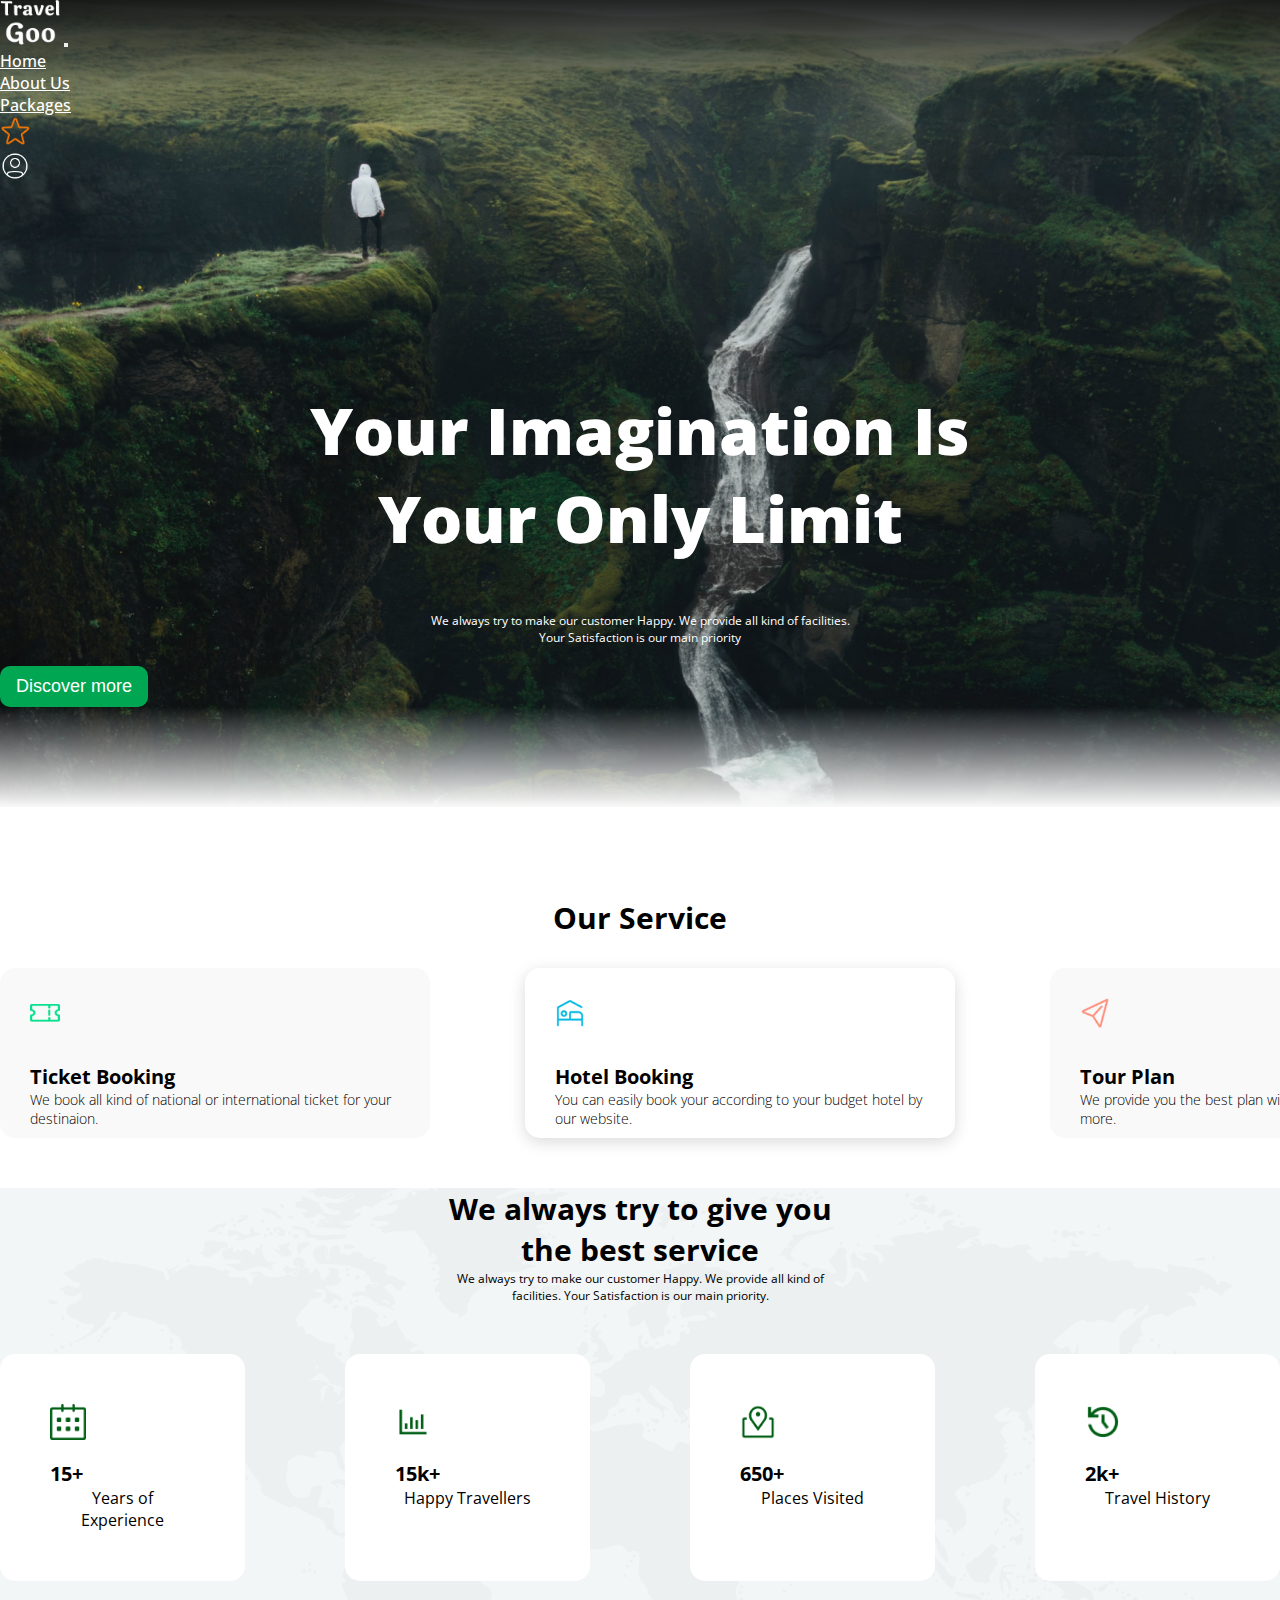
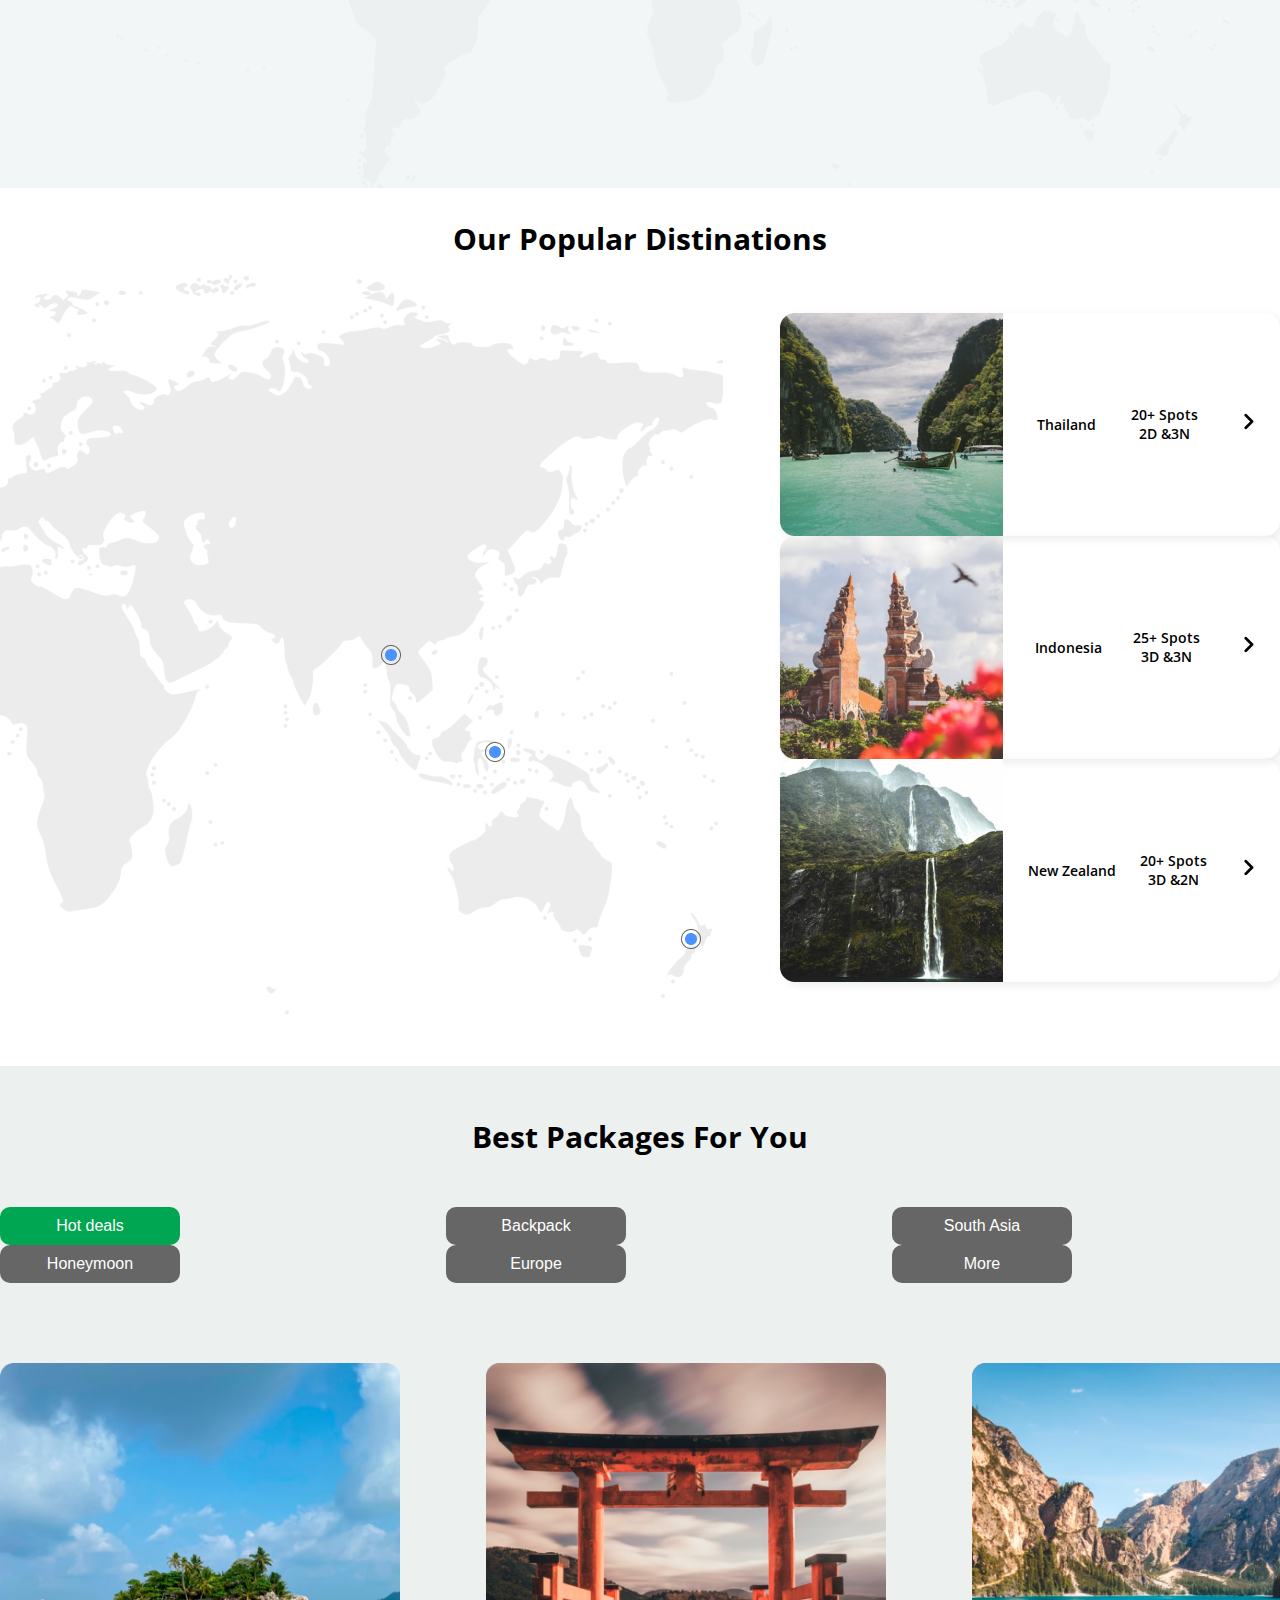
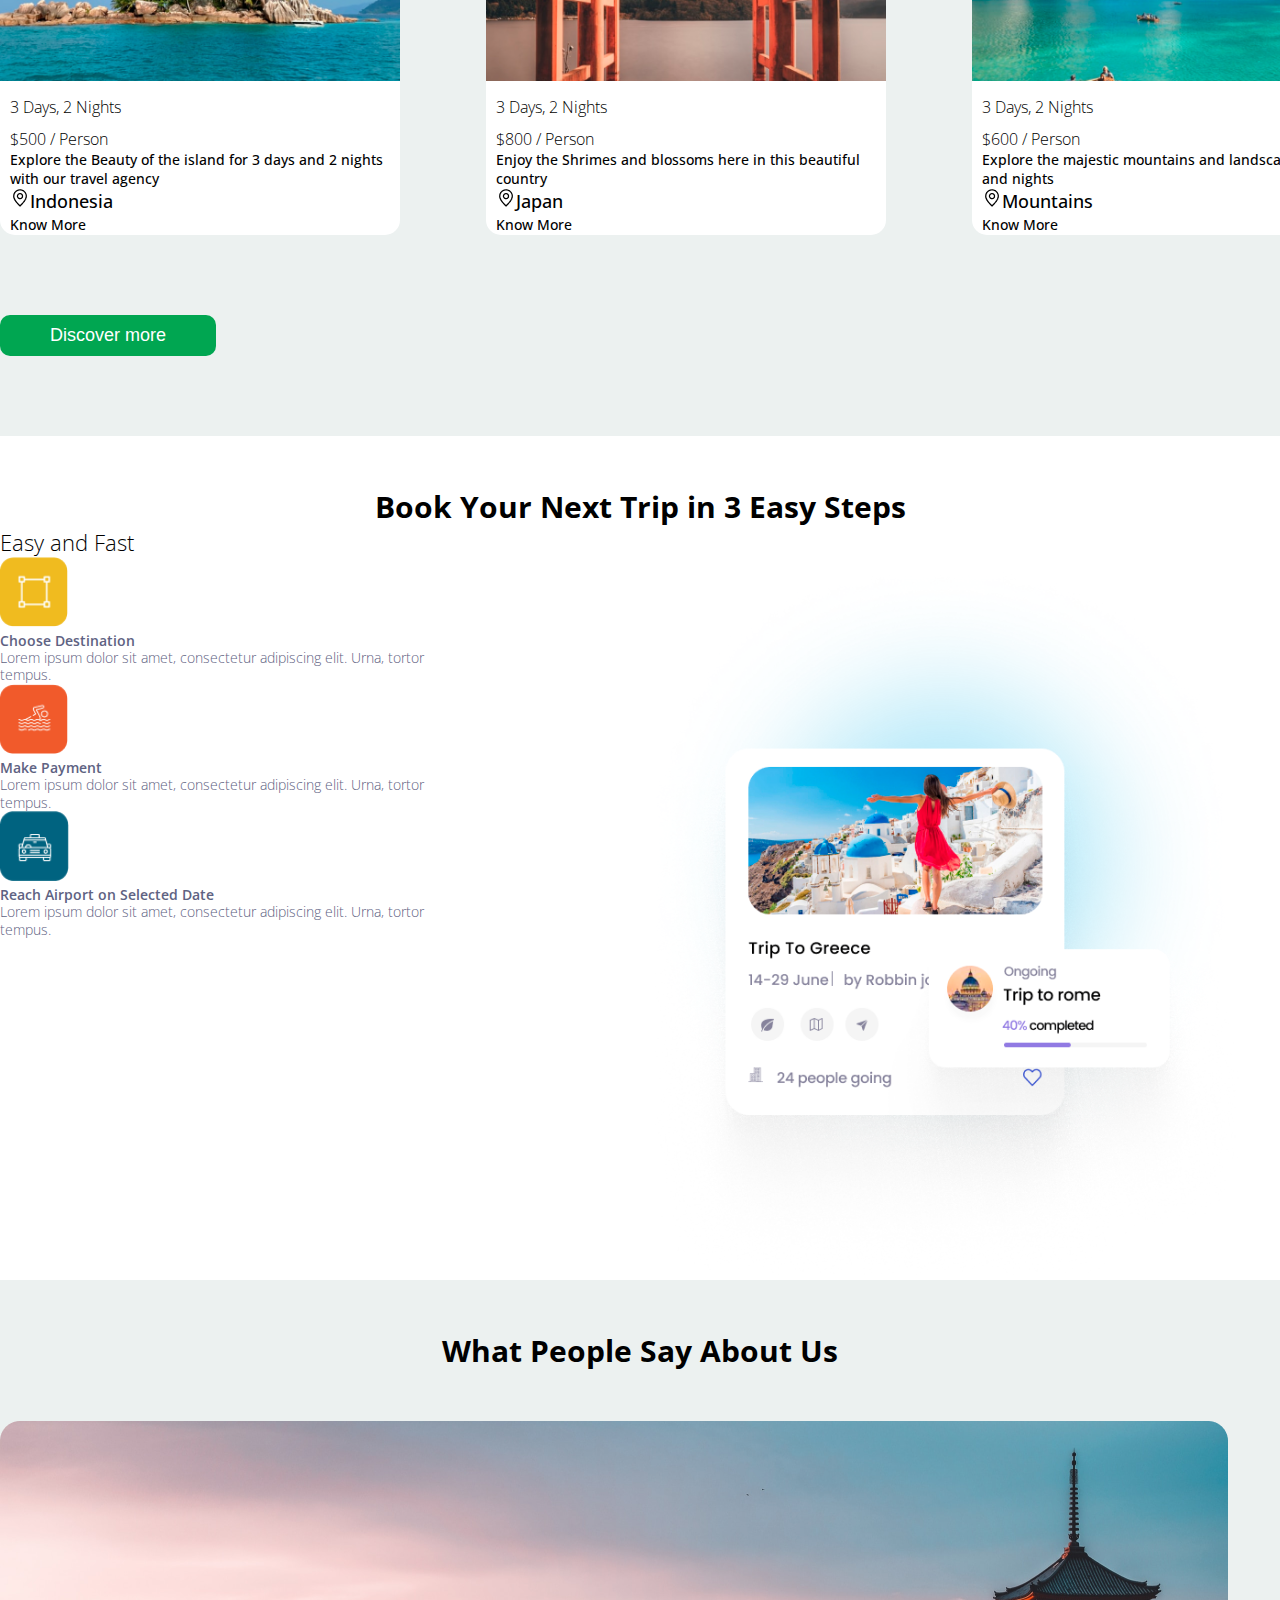
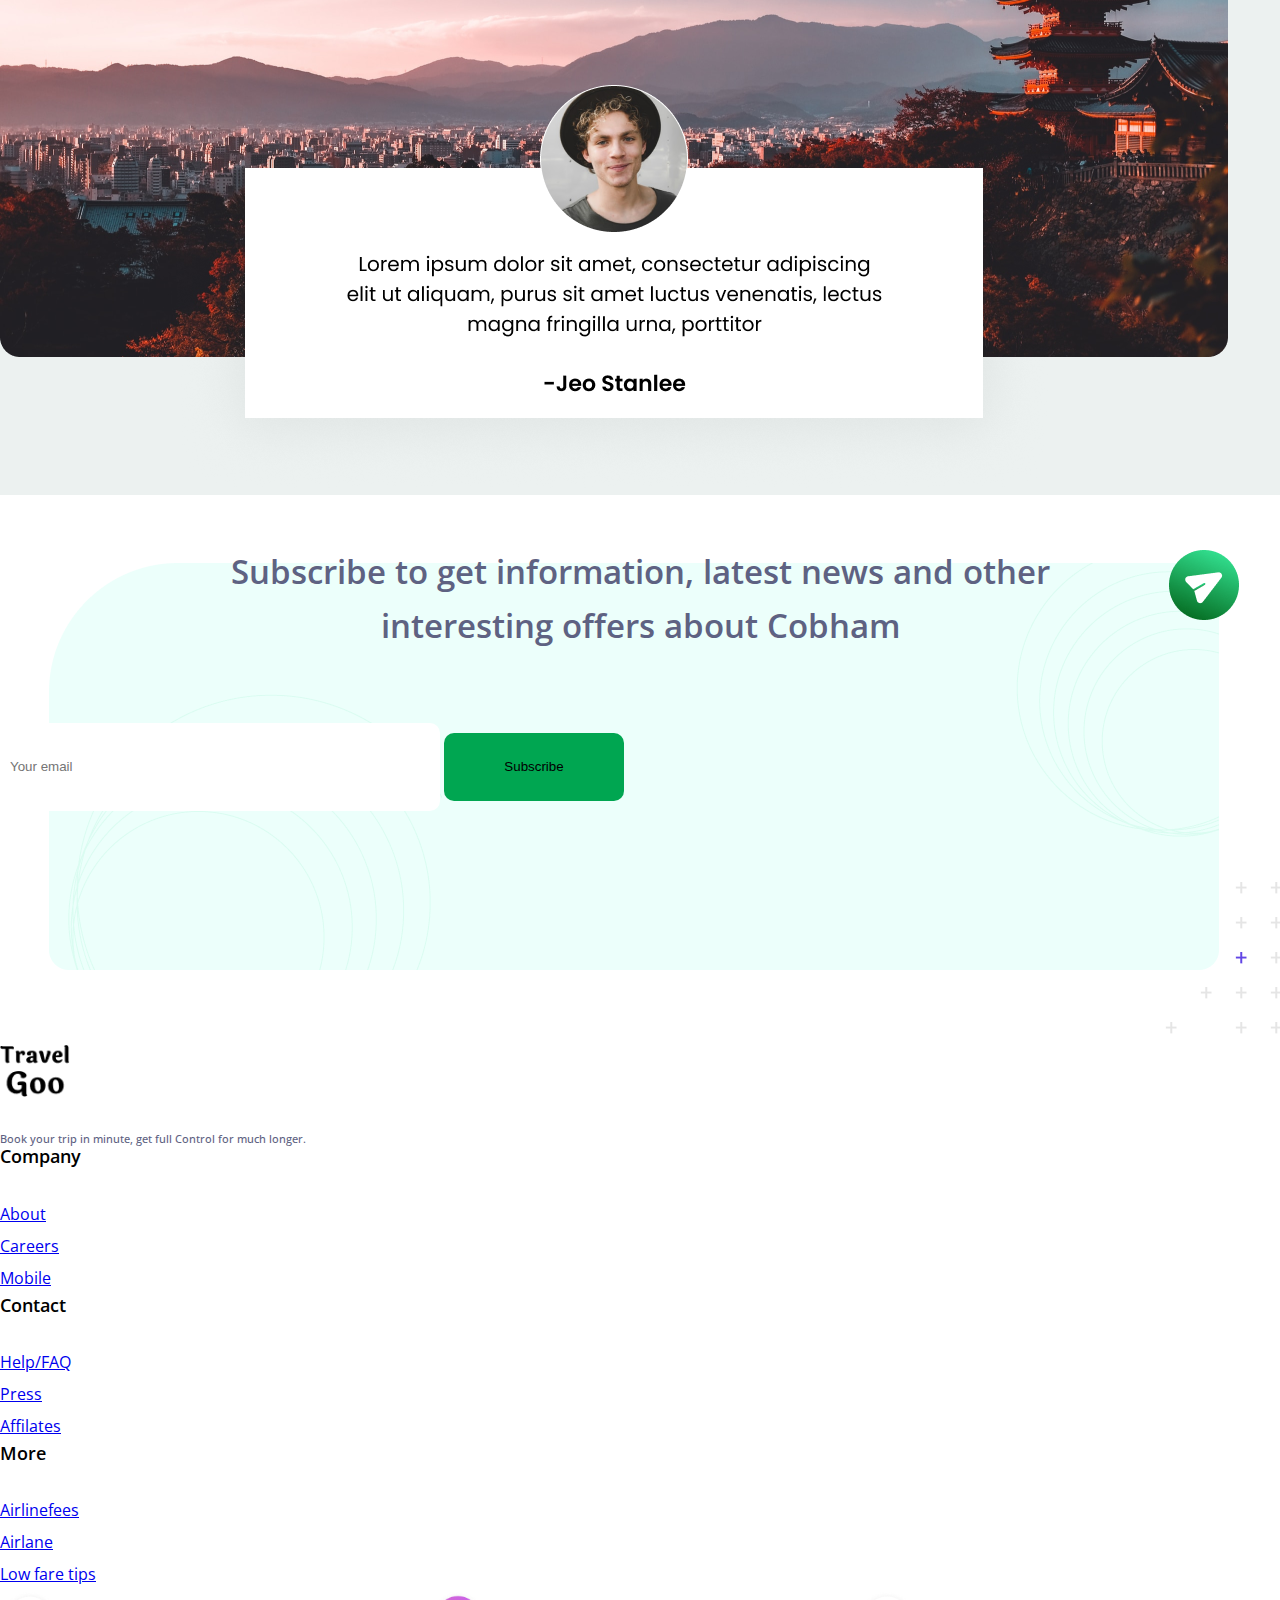
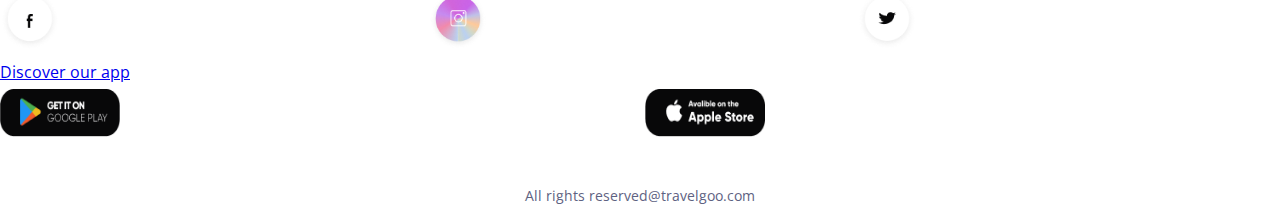
==== index.html @ e8bd2626 "update" ====
<!DOCTYPE html>
<html lang="en">

<head>
    <meta charset="UTF-8">
    <meta name="viewport" content="width=device-width, initial-scale=1.0">
    <title>Travel Goo</title>
    <link rel="shortcut icon" href="./img/travel-logo.png" type="image/x-icon">
    <link rel="stylesheet" href="https://cdn.jsdelivr.net/npm/bootstrap@5.3.2/dist/css/bootstrap.min.css"
        integrity="sha384-T3c6CoIi6uLrA9TneNEoa7RxnatzjcDSCmG1MXxSR1GAsXEV/Dwwykc2MPK8M2HN" crossorigin="anonymous">
    <link rel="stylesheet" href="./css/main.css">
</head>

<body>
    <header class="header position-relative">
        <nav class="navbar navbar-expand-lg navbar-light bg-transparent p-3 px-lg-5 shadow-sm">
            <div class="container-fluid d-flex align-items-center">
                <a class="navbar-brand" href="#"><img src="./img/travel-logo.png" alt="Travel Goo" class="img-fluid"
                        width="60px"></a>
                <button class="navbar-toggler navbar-dark" type="button" data-bs-toggle="collapse"
                    data-bs-target="#navbarNavDropdown" aria-controls="navbarNavDropdown" aria-expanded="false"
                    aria-label="Toggle navigation">
                    <span class="navbar-toggler-icon navbar-toggler-color-light"></span>
                </button>
                <div class="collapse navbar-collapse" id="navbarNavDropdown">
                    <ul class="navbar-nav ms-auto">
                        <li class="nav-item">
                            <a class="nav-link mx-lg-4 active" aria-current="page" href="#">Home</a>
                        </li>
                        <li class="nav-item">
                            <a class="nav-link mx-lg-4" href="#">About Us</a>
                        </li>
                        <li class="nav-item">
                            <a class="nav-link mx-lg-4" href="#">Packages</a>
                        </li>
                    </ul>
                    <ul class="navbar-nav ms-auto d-lg-inline-flex">
                        <li class="nav-item">
                            <a class="nav-link" href="#"><img src="./img/icons/favorite-icon.png" alt="favorite"
                                    class="img-fluid" width="30px"></a>
                        </li>
                        <li class="nav-item">
                            <a class="nav-link" href="#"><img src="./img/icons/user-icon.png" alt="user"
                                    class="img-fluid" width="30px"></a>
                        </li>
                    </ul>
                </div>
            </div>
        </nav>
        <div class="header-content container-fluid justify-content-center px-lg-5">
            <p class="header-content_title">Your Imagination Is<br>Your Only Limit</p>
            <p class="header-content_text">We always try to make our customer Happy. We provide all kind of
                facilities.<br>Your Satisfaction is our main priority</p>
            <div class="header-button_container d-flex justify-content-center">
                <button type="button" class="header-button">Discover more</button>
            </div>
        </div>
        <div class="box-shadow position-absolute bottom-0 start-0 end-0">
        </div>
    </header>
    <main class="main">
        <div class="container-fluid px-lg-5 service-block">
            <p class="main-title">Our Service</p>
            <ul class="plan-list d-flex justify-content-center">
                <li class="plan-list_item-second plan-item_width">
                    <img src="./img/icons/ticket-icon.png" alt="ticket" class="plan-list_item-icon">
                    <p class="plan-item_title">Ticket Booking</p>
                    <p class="plan-item_text">We book all kind of national or international
                        ticket for your destinaion.</p>
                </li>
                <li class="plan-list_item plan-item_width">
                    <img src="./img/icons/hotel-icon.png" alt="hotel" class="plan-list_item-icon">
                    <p class="plan-item_title">Hotel Booking</p>
                    <p class="plan-item_text">You can easily book your according to your
                        budget hotel by our website.</p>
                </li>
                <li class="plan-list_item-second plan-item_width">
                    <img src="./img/icons/paper-plane-icon.png" alt="paper plane" class="plan-list_item-icon">
                    <p class="plan-item_title">Tour Plan</p>
                    <p class="plan-item_text">We provide you the best plan within a short
                        time explore more.</p>
                </li>
            </ul>
        </div>
        <div class="merits-container container-fluid px-lg-5">
            <div class="merits-content d-flex flex-column justify-content-center">
                <p class="merits-title">We always try to give you<br>the best service</p>
                <p class="merits-text">We always try to make our customer Happy. We provide all kind
                    of<br>facilities. Your Satisfaction is our main priority.</p>
                <div class="merits-list_block d-flex justify-content-center">
                    <ul class="merits-list mx-auto">
                        <li class="merits-items d-flex flex-column align-items-center">
                            <img src="./img/icons/calender-icon.png" alt="calender" class="merits-list_item-icon">
                            <p class="merits-item_title">15+</p>
                            <p class="merits-item_text">Years of Experience</p>
                        </li>
                        <li class="merits-items d-flex flex-column align-items-center">
                            <img src="./img/icons/analytic-icon.png" alt="analytic" class="merits-list_item-icon">
                            <p class="merits-item_title">15k+</p>
                            <p class="merits-item_text">Happy Travellers</p>
                        </li>
                        <li class="merits-items d-flex flex-column align-items-center">
                            <img src="./img/icons/map-icon.png" alt="map" class="merits-list_item-icon">
                            <p class="merits-item_title">650+</p>
                            <p class="merits-item_text">Places Visited</p>
                        </li>
                        <li class="merits-items d-flex flex-column align-items-center">
                            <img src="./img/icons/history-icon.png" alt="history" class="merits-list_item-icon ">
                            <p class="merits-item_title">2k+</p>
                            <p class="merits-item_text">Travel History</p>
                        </li>
                    </ul>
                </div>
            </div>
        </div>
        <div class="distination-container container-fluid px-lg-5">
            <div class="distination-content">
                <p class="merits-title py-5">Our Popular Distinations</p>
                <div class="distinations-content">
                    <div class="map-box">
                        <img src="./img/world-map-two.png" alt="world map" class="world-map-two">
                    </div>
                    <div class="distinations-list_container">
                        <ul class="distination-list d-flex flex-column gap-5">
                            <li class="distination-item">
                                <img src="./img/Thailand.png" alt="Thailand">
                                <p class="distination-item_text">Thailand</p>
                                <p class="distination-item_text">20+ Spots<br>2D &3N</p>
                                <a href="#" class="distination-item_link">
                                    <img src="./img/icons/navigate-icon.png" alt="more icon" class="navigation-icon">
                                </a>
                            </li>
                            <li class="distination-item">
                                <img src="./img/Indonesia.png" alt="Indonesia">
                                <p class="distination-item_text">Indonesia</p>
                                <p class="distination-item_text">25+ Spots<br>3D &3N</p>
                                <a href="#" class="distination-item_link">
                                    <img src="./img/icons/navigate-icon.png" alt="more icon" class="navigation-icon">
                                </a>
                            </li>
                            <li class="distination-item">
                                <img src="./img/New-Zealand.png" alt="New Zealand">
                                <p class="distination-item_text">New Zealand</p>
                                <p class="distination-item_text">20+ Spots<br>3D &2N</p>
                                <a href="#" class="distination-item_link">
                                    <img src="./img/icons/navigate-icon.png" alt="more icon" class="navigation-icon">
                                </a>
                            </li>
                        </ul>
                    </div>
                </div>
            </div>
        </div>
        <div class="packages-container container-fluid px-lg-5">
            <p class="merits-title padding-title">Best Packages For You</p>
            <div class="button-list d-flex justify-content-center">
                <button type="button" class="packages-button">Hot deals</button>
                <button type="button" class="packages-button disabled-color">Backpack</button>
                <button type="button" class="packages-button disabled-color">South Asia</button>
                <button type="button" class="packages-button disabled-color">Honeymoon</button>
                <button type="button" class="packages-button disabled-color">Europe</button>
                <button type="button" class="packages-button disabled-color">More</button>
            </div>
            <div class="trip-list d-flex justify-content-center">
                <div class="trip-list_item">
                    <img src="./img/Indonesia-card.png" alt="Indonesia" class="trip-list_img">
                    <div class="text-trip_container d-flex">
                        <p class="info-trip">3 Days, 2 Nights</p>
                        <p class="info-trip">$500 / Person</p>
                    </div>
                    <div class="info-trip_container">
                        <p class="info-trip_text">
                            Explore the Beauty of the island for 3 days and 2 nights with our travel agency
                        </p>
                    </div>
                    <div class="trip-container-link d-flex">
                        <p class="location-info"><img src="./img/icons/location-icon.png" alt="location icon">Indonesia
                        </p>
                        <a class="trip-link">Know More</a>
                    </div>
                </div>
                <div class="trip-list_item">
                    <img src="./img/Japan-card.png" alt="Japan" class="trip-list_img">
                    <div class="text-trip_container d-flex">
                        <p class="info-trip">3 Days, 2 Nights</p>
                        <p class="info-trip">$800 / Person</p>
                    </div>
                    <div class="info-trip_container">
                        <p class="info-trip_text">
                            Enjoy the Shrimes and blossoms here in this beautiful country </p>
                    </div>
                    <div class="trip-container-link d-flex">
                        <p class="location-info"><img src="./img/icons/location-icon.png" alt="location icon">Japan
                        </p>
                        <a class="trip-link">Know More</a>
                    </div>
                </div>
                <div class="trip-list_item">
                    <img src="./img/Mountains-card.png" alt="Mountains" class="trip-list_img">
                    <div class="text-trip_container d-flex">
                        <p class="info-trip">3 Days, 2 Nights</p>
                        <p class="info-trip">$600 / Person</p>
                    </div>
                    <div class="info-trip_container">
                        <p class="info-trip_text">
                            Explore the majestic mountains and landscapes day and nights
                        </p>
                    </div>
                    <div class="trip-container-link d-flex">
                        <p class="location-info"><img src="./img/icons/location-icon.png" alt="location icon">Mountains
                        </p>
                        <a class="trip-link">Know More</a>
                    </div>
                </div>
            </div>
            <div class="trip-button_container d-flex justify-content-center">
                <button type="button" class="trip-button">Discover more</button>
            </div>
        </div>
        <div class="steps-container container-fluid px-lg-5">
            <div class="steps-container d-flex flex-column justify-content-center">
                <p class="merits-title padding-title-trip">Book Your Next Trip in 3 Easy Steps</p>
                <p class="steps-text text-center">Easy and Fast</p>
                <div class="step-content">
                    <div class="steps-list_container d-flex justify-content-center align-items-center">
                        <ul class="steps-list">
                            <li class="steps-list_item d-flex flex-row">
                                <img src="./img/destination.png" alt="destination" class="steps-image">
                                <div class="list-item_container">
                                    <p class="list-item_title">
                                        Choose Destination
                                    </p>
                                    <p class="list-item_text">
                                        Lorem ipsum dolor sit amet, consectetur adipiscing elit. Urna, tortor tempus.
                                    </p>
                                </div>
                            </li>
                            <li class="steps-list_item d-flex flex-row">
                                <img src="./img/payment.png" alt="payment" class="steps-image">
                                <div class="list-item_container">
                                    <p class="list-item_title">
                                        Make Payment
                                    </p>
                                    <p class="list-item_text">
                                        Lorem ipsum dolor sit amet, consectetur adipiscing elit. Urna, tortor tempus.
                                    </p>
                                </div>
                            </li>
                            <li class="steps-list_item d-flex flex-row">
                                <img src="./img/airport.png" alt="airport" class="steps-image">
                                <div class="list-item_container">
                                    <p class="list-item_title">
                                        Reach Airport on Selected Date
                                    </p>
                                    <p class="list-item_text">
                                        Lorem ipsum dolor sit amet, consectetur adipiscing elit. Urna, tortor tempus.
                                    </p>
                                </div>
                            </li>
                        </ul>
                        <img src="./img/trip-image.png" alt="trip" class="trip-image">
                    </div>
                </div>
            </div>
        </div>
        <div class="about-us container-fluid px-lg-5">
            <p class="merits-title padding-title">What People Say About Us</p>
            <div class="about-us-content d-flex justify-content-center">
                <img src="./img/response.png" alt="response">
            </div>
        </div>
        <div class="email-container container-fluid px-lg-5">
            <div class="email-content w-100 d-flex flex-column justify-content-center align-items-center">
                <p class="email-title">
                    Subscribe to get information, latest news and other<br> interesting offers about Cobham
                </p>
                <form action="$" method="POST" class="d-flex">
                    <input type="email" class="form-control" placeholder="Your email">
                    <button type="submit" class="btn btn-primary">Subscribe</button>
                </form>
            </div>

        </div>
    </main>
    <div class="container">
        <footer class="row row-cols-sm-1 row-cols-sm-2 row-cols-md-5 py-5">
            <div class="col mb-3">
                <a href="#" class="text-decoration-none">
                    <img src="./img/travel-goo-black.png" alt="travel goo" class="travel-goo_footer">
                </a>
                <p class="text-muted motivation-text_footer">Book your trip in minute, get full
                    Control for much longer.
                </p>
            </div>
            <div class="col mb-3">
                <h5 class="footer-fragment_title">Company</h5>
                <ul class="nav flex-column">
                    <li class="footer-fragment_text mb-2"><a href="#" class="nav-link p-0 text-muted">About</a></li>
                    <li class="footer-fragment_text mb-2"><a href="#" class="nav-link p-0 text-muted">Careers</a></li>
                    <li class="footer-fragment_text mb-2"><a href="#" class="nav-link p-0 text-muted">Mobile</a></li>
                </ul>
            </div>

            <div class="col mb-3">
                <h5 class="footer-fragment_title">Contact</h5>
                <ul class="nav flex-column">
                    <li class="footer-fragment_text mb-2"><a href="#" class="nav-link p-0 text-muted">Help/FAQ</a></li>
                    <li class="footer-fragment_text mb-2"><a href="#" class="nav-link p-0 text-muted">Press</a></li>
                    <li class="footer-fragment_text mb-2"><a href="#" class="nav-link p-0 text-muted">Affilates</a></li>
                </ul>
            </div>

            <div class="col mb-3">
                <h5 class="footer-fragment_title">More</h5>
                <ul class="nav flex-column">
                    <li class="footer-fragment_text mb-2"><a href="#" class="nav-link p-0 text-muted">Airlinefees</a></li>
                    <li class="footer-fragment_text mb-2"><a href="#" class="nav-link p-0 text-muted">Airlane</a></li>
                    <li class="footer-fragment_text mb-2"><a href="#" class="nav-link p-0 text-muted">Low fare tips</a></li>
                </ul>
            </div>
            <div class="col mb-3">
                <ul class="nav flex-column">
                    <li class="footer-item li-item_social-links mb-2">
                        <a href="#" class="nav-link p-0 text-muted">
                            <img src="./img/icons/facebook-icon.png" alt="facebook" class="social-link_footer">
                        </a>
                        <a href="#" class="nav-link p-0 text-muted">
                            <img src="./img/icons/instagram-icon.png" alt="instagram" class="social-link_footer">
                        </a>
                        <a href="#" class="nav-link p-0 text-muted">
                            <img src="./img/icons/twitter-icon.png" alt="twitter" class="social-link_footer">
                        </a>
                    </li>
                    <li class="footer-fragment_text mb-2"><a href="#" class="nav-link p-0 text-muted">Discover our app</a></li>
                    <li class="nav-footer mb-2">
                        <a href="#" class="nav-link p-0 text-muted">
                            <img src="./img/Google Play.png" alt="Google play" class="footer-app_link">
                        </a>
                        <a href="#" class="nav-link p-0 text-muted">
                            <img src="./img/Play Store.png" alt="Play Store" class="footer-app_link">
                        </a>
                    </li>
                </ul>
            </div>
            <div class="d-flex justify-content-center w-100">
                <p class="copyright">All rights reserved@travelgoo.com</p>
            </div>
        </footer>
    </div>
    <script src="https://cdn.jsdelivr.net/npm/bootstrap@5.3.2/dist/js/bootstrap.bundle.min.js"
        integrity="sha384-C6RzsynM9kWDrMNeT87bh95OGNyZPhcTNXj1NW7RuBCsyN/o0jlpcV8Qyq46cDfL" crossorigin="anonymous"
        defer></script>
</body>

</html>
---- css/main.css ----
/* General */

@import url('https://fonts.googleapis.com/css2?family=Noto+Sans:wght@100;200;300;400;500;600;700&family=Open+Sans:wght@300;400;500;600;700;800&display=swap');

*,
*::after,
*::before {
    padding: 0px;
    margin: 0px;
}

body {
    color: white;
    line-height: normal;
    font-style: normal;
    font-family: 'Open Sans', sans-serif;
    -webkit-overflow-scrolling: touch;
}

li {
    list-style-type: none;
}

/* Nav */

.nav-item,
.nav-item a,
.navbar-nav .nav-item a.active,
.navbar-nav .nav-item a:hover {
    color: white;
    font-size: 16px;
    font-style: normal;
    font-weight: 500;
    line-height: normal;
    transition: transform 0.1s ease-in;
}

/* Header */

.header {
    min-height: 800px;
    background-image: url('../img/bg-nav.png');
    background-size: cover;
    box-shadow: inset 0 150px 100px -100px rgba(0, 0, 0, 1);
}

.header-content {
    flex: 1;
    padding-top: 200px;
}

.header-content_title {
    text-align: center;
    font-size: 65px;
    font-weight: 800;
}

.header-content_text {
    text-align: center;
    margin-top: 50px;
    font-size: 12px;
    font-weight: 400;
    padding-bottom: 20px;
}

.header-button {
    text-align: center;
    font-size: 18px;
    font-weight: 500;
    color: white;
    padding: 10px 16px;
    border: none;
    border-radius: 10px;
    background: #00A651;
    transition: transform 0.1s ease-in;
}

.header-button:hover,
.nav-item:hover {
    transform: scale(1.1);
}

.box-shadow {
    min-height: 100px;
    background: linear-gradient(to bottom, rgba(255, 255, 255, 0) 0%, #F9F9F9 100%);
}

/* Main */

.main {
    color: black;
}

/* Service */

.service-block {
    padding: 50px 0px;
}

.plan-list {
    display: grid;
    grid-template-columns: repeat(3, 1fr);
    grid-auto-rows: auto;
    grid-column-gap: 95px;
    padding: 0px;
}

.plan-list_item {
    border-radius: 15px;
    box-shadow: 0px 4px 16px 0px rgba(0, 0, 0, 0.15);
    padding: 0px 30px;
}

.plan-list_item-second {
    border-radius: 15px;
    background-color: #F9F9F9;
    padding: 0px 30px;
}

.plan-item_width {
    width: 370px;
}

.plan-list_item-icon {
    padding: 30px 0px;
    width: 30px;
}

.plan-item_title {
    font-size: 20px;
    font-weight: 700;
}

.plan-item_text {
    font-size: 14px;
    font-weight: 300;
    padding-bottom: 10px;
}

.main-title {
    padding: 40px 0px 30px 0px;
    text-align: center;
    font-size: 30px;
    font-weight: 700;
}

/* Merits */

.merits-container {
    min-height: 500px;
    background-color: rgba(0, 88, 83, 0.05);
}

.merits-content {
    background-image: url("../img/world-map-one.png");
    background-repeat: no-repeat;
    background-position: center;
    min-height: 600px;
}

.merits-title {
    text-align: center;
    font-size: 30px;
    font-weight: 700;
}

.merits-text {
    text-align: center;
    font-size: 12px;
    font-weight: 400;
    padding-bottom: 50px;
}

.merits-list {
    display: grid;
    grid-template-columns: repeat(4, 1fr);
    grid-auto-rows: auto;
    grid-column-gap: 100px;
    padding: 0px;
}

.merits-item_title {
    font-size: 20px;
    font-weight: 700;
    padding-top: 15px;
}

.merits-items {
    background-color: #fff;
    border-radius: 15px;
    padding: 50px;
}

.merits-item_text {
    text-align: center;
}

.merits-list_item-icon {
    width: 36px;
}

/* Distinations */

.distination-container {
    padding: 30px 0px;
}

.distinations-content {
    display: flex;
    justify-content: space-between;
    align-items: center;
}

.distination-item {
    min-width: 500px;
    display: flex;
    align-items: center;
    justify-content: space-between;
    border-radius: 15px;
    box-shadow: 3px 3px 10px 0px rgba(0, 0, 0, 0.08);
}

.distination-item_text {
    font-size: 14px;
    font-weight: 600;
    text-align: center;
}

.map-box {
    position: relative;
}

.world-map-two {
    width: 100%;
}

.navigation-icon {
    height: 33px;
    padding-right: 15px;
}

/* Packages */

.packages-container {
    background-color: #ECF1F0;
}

.packages-button {
    text-align: center;
    font-size: 16px;
    font-weight: 500;
    color: white;
    padding: 10px 16px;
    border: none;
    border-radius: 10px;
    background: #00A651;
    width: 180px;
    transition: transform 0.1s ease-in;
}

.disabled-color {
    background: #666;
}

/* Trip */

.trip-list_img {
    width: 400px;
}

.trip-image {
    width: 600px;
}

.trip-list_item {
    width: 400px;
    background-color: #fff;
    border-radius: 15px;
}

.info-trip {
    padding: 10px 10px 0px 10px;
    font-size: 16px;
    font-weight: 300;
}

.info-trip_text {
    padding: 0px 10px;
    font-size: 14px;
    font-weight: 500;
    text-align: left;
}

.location-info {
    font-size: 18px;
    font-weight: 500;
}

.trip-container-link {
    padding: 0px 10px;
}

.trip-link {
    color: black;
    font-size: 14px;
    font-weight: 500;
}

.trip-list {
    display: grid;
    grid-template-columns: repeat(3, 1fr);
    grid-auto-rows: auto;
    grid-column-gap: 86px;
}

.button-list {
    display: grid;
    grid-template-columns: repeat(3, 1fr);
    grid-auto-rows: auto;
    grid-column-gap: 58px;
    padding-bottom: 80px;
}

.text-trip_container,
.trip-container-link {
    justify-content: space-between;
}

.trip-button_container {
    padding: 80px 0px;
}

.trip-button {
    text-align: center;
    font-size: 18px;
    font-weight: 500;
    color: white;
    padding: 10px 50px;
    border: none;
    border-radius: 10px;
    background: #00A651;
}

/* Steps */

.steps-list_container {
    display: grid;
    grid-template-columns: repeat(2, 1fr);
    grid-auto-rows: auto;
    grid-column-gap: 5px;
}

.steps-list_item {
    width: 450px;
}

.steps-image {
    height: 70px;
    padding-right: 20px;
}

.steps-text {
    font-size: 22px;
    font-weight: 300;
}

.list-item_title {
    color: var(--TEXT-CLR, #5E6282);
    font-size: 14px;
    font-weight: 600;
    line-height: 124.5%;/
}

.list-item_text {
    color: var(--TEXT-CLR, #5E6282);
    font-size: 14px;
    font-weight: 300;
    line-height: 124.5%;
}

/* About us */

.about-us {
    background-color: #ECF1F0;
}

/* Email */

.email-content {
    margin-top: 50px;
    background-image: url(../img/email-photo.png);
    background-repeat: no-repeat;
    background-position: center;
    height: 500px;
}

.email-title {
    color: var(--TEXT-CLR, #5E6282);
    text-align: center;
    font-size: 33px;
    font-weight: 600;
    line-height: 54px;
    padding-bottom: 70px;
}

.form-control {
    width: 420px;
    height: 68px;
    border-radius: 10px;
    border: none;
    padding: 10px;
}

.btn {
    width: 180px;
    height: 68px;
    border: none;
    border-radius: 10px;
    background: #00A651;
}


/* Footer */

.social-link_footer {
    width: 60px;
}

.travel-goo_footer {
    width: 70px;
    padding-bottom: 30px;
}

.li-item_social-links {
    display: grid;
    grid-template-columns: repeat(3, 1fr);
    grid-auto-rows: auto;
    grid-column-gap: 5px;
}

.nav-footer {
    display: grid;
    grid-template-columns: repeat(2, 1fr);
    grid-auto-rows: auto;
    grid-column-gap: 10px;
}

.footer-fragment_title {
    color: black;
    font-size: 18px;
    font-weight: 600;
    line-height: 124.5%;
    padding-bottom: 30px;
}

.footer-fragment_text {
    font-size: 16px;
    font-weight: 400;
    padding: 5px 0px;
}

.footer-app_link {
    width: 120px;
    height: 100%;
}

.copyright {
    text-align: center;
    color: var(--TEXT-CLR, #5E6282);
    font-size: 14px;
    font-weight: 400;
    line-height: 124.5%;
    padding-top: 50px;
}

.motivation-text_footer {
    color: var(--TEXT-CLR, #5E6282);
    font-size: 11px;
    font-weight: 500;
    line-height: 124.5%;
}

footer{
    margin-bottom: 0;
}

/* Else */

.padding-title {
    padding: 50px 0px;
}

.padding-title-trip {
    padding-top: 50px;
}
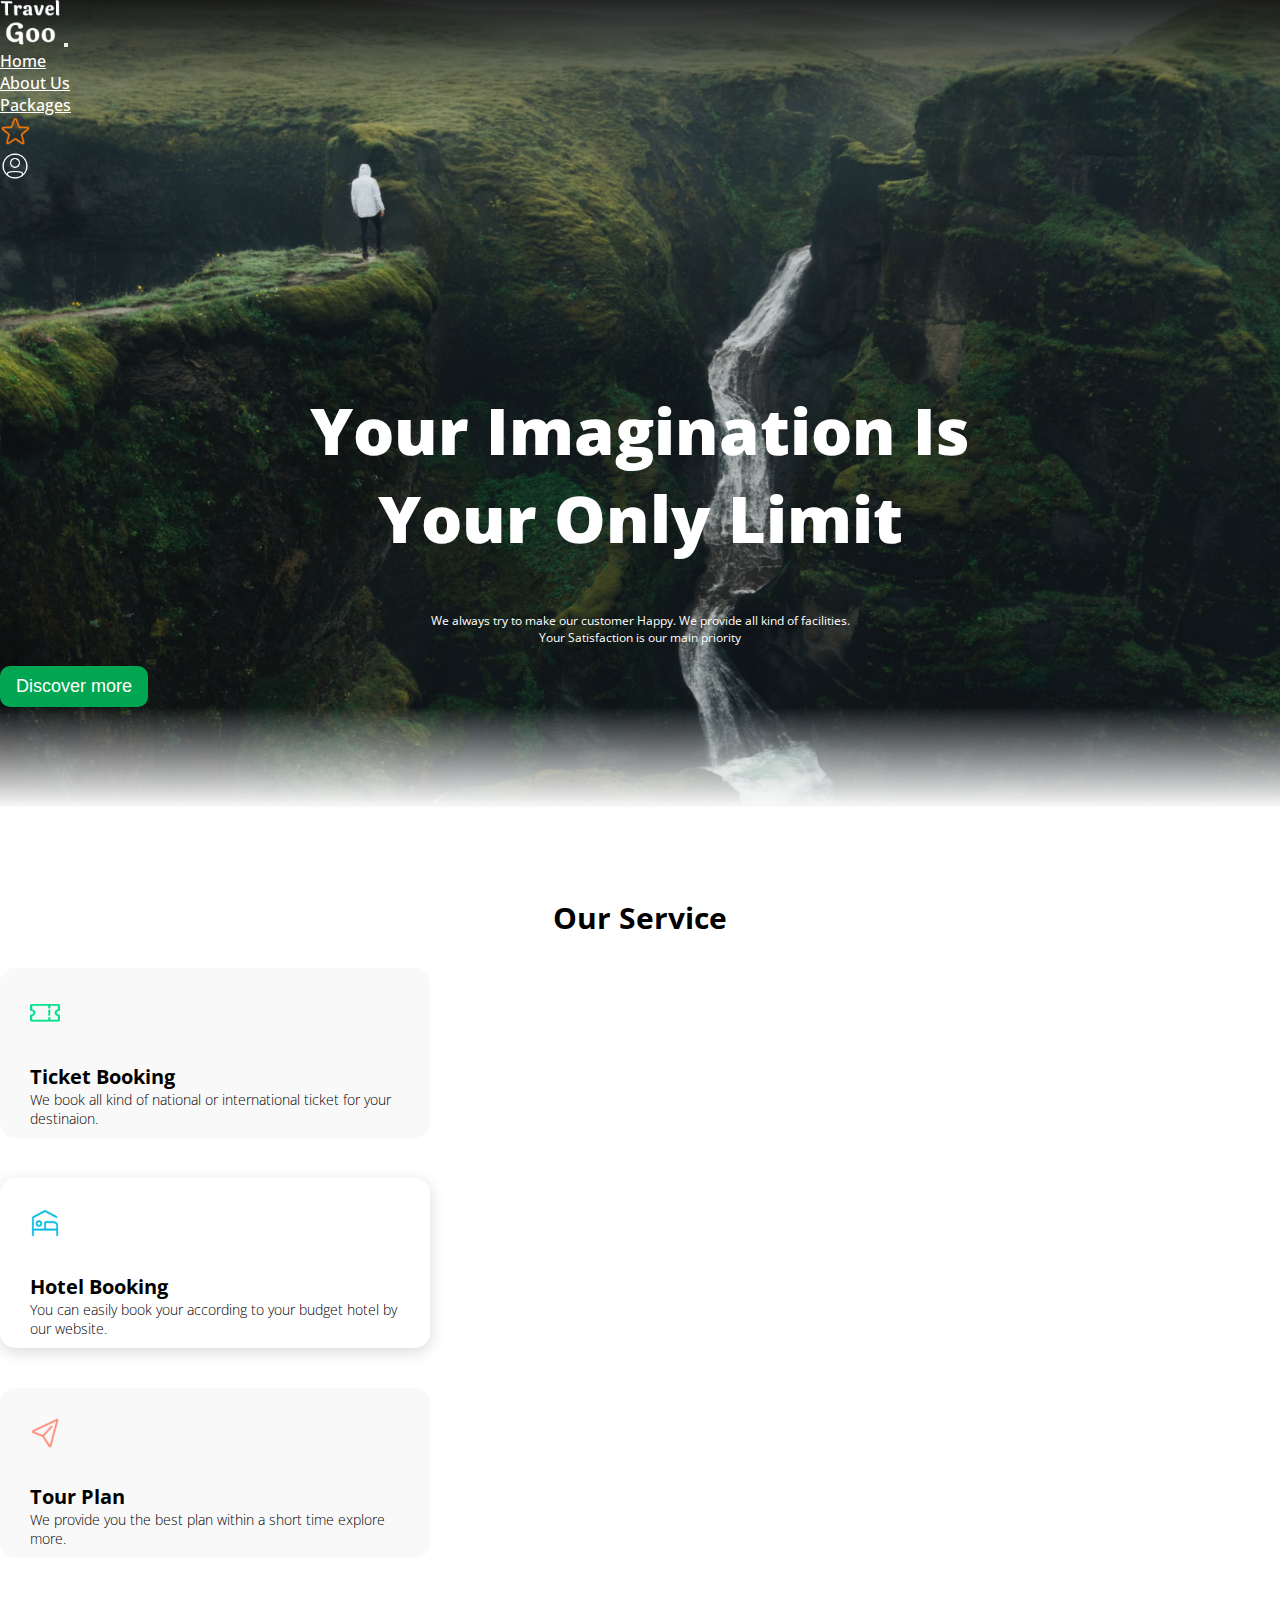
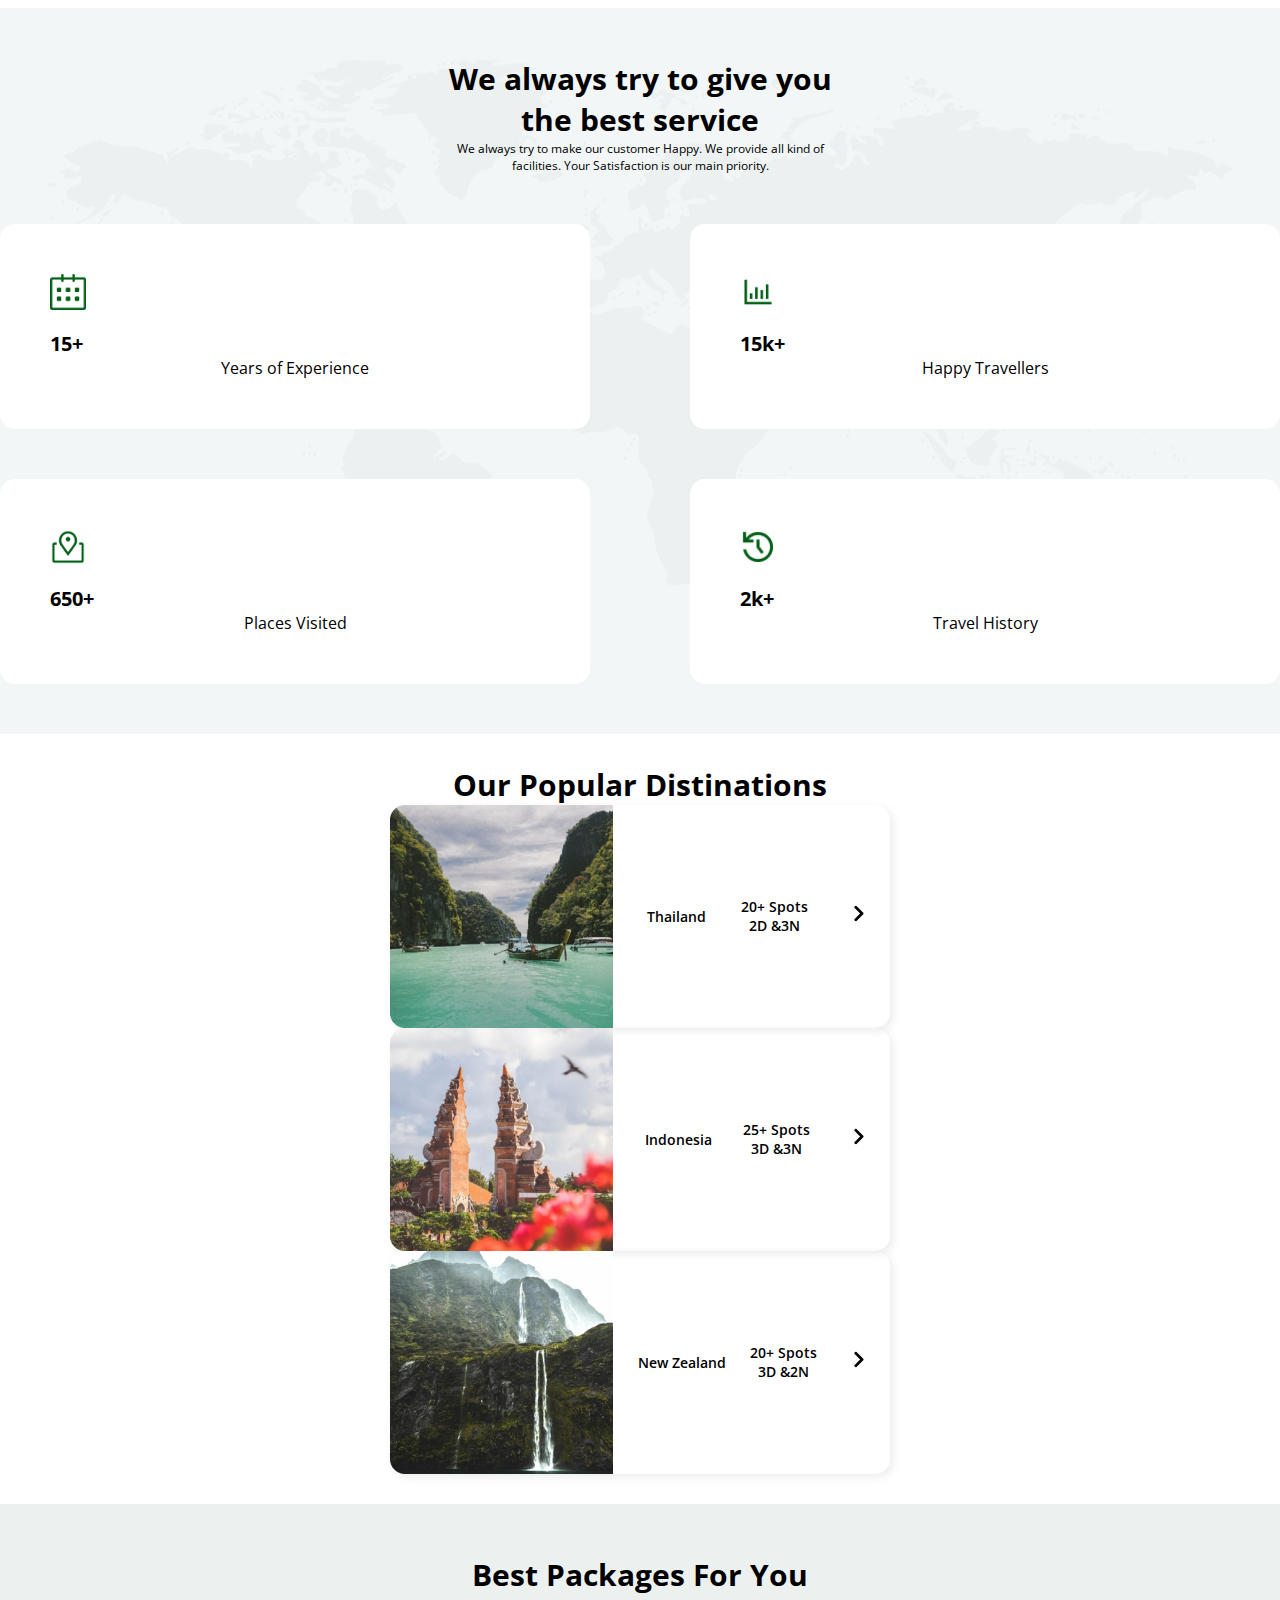
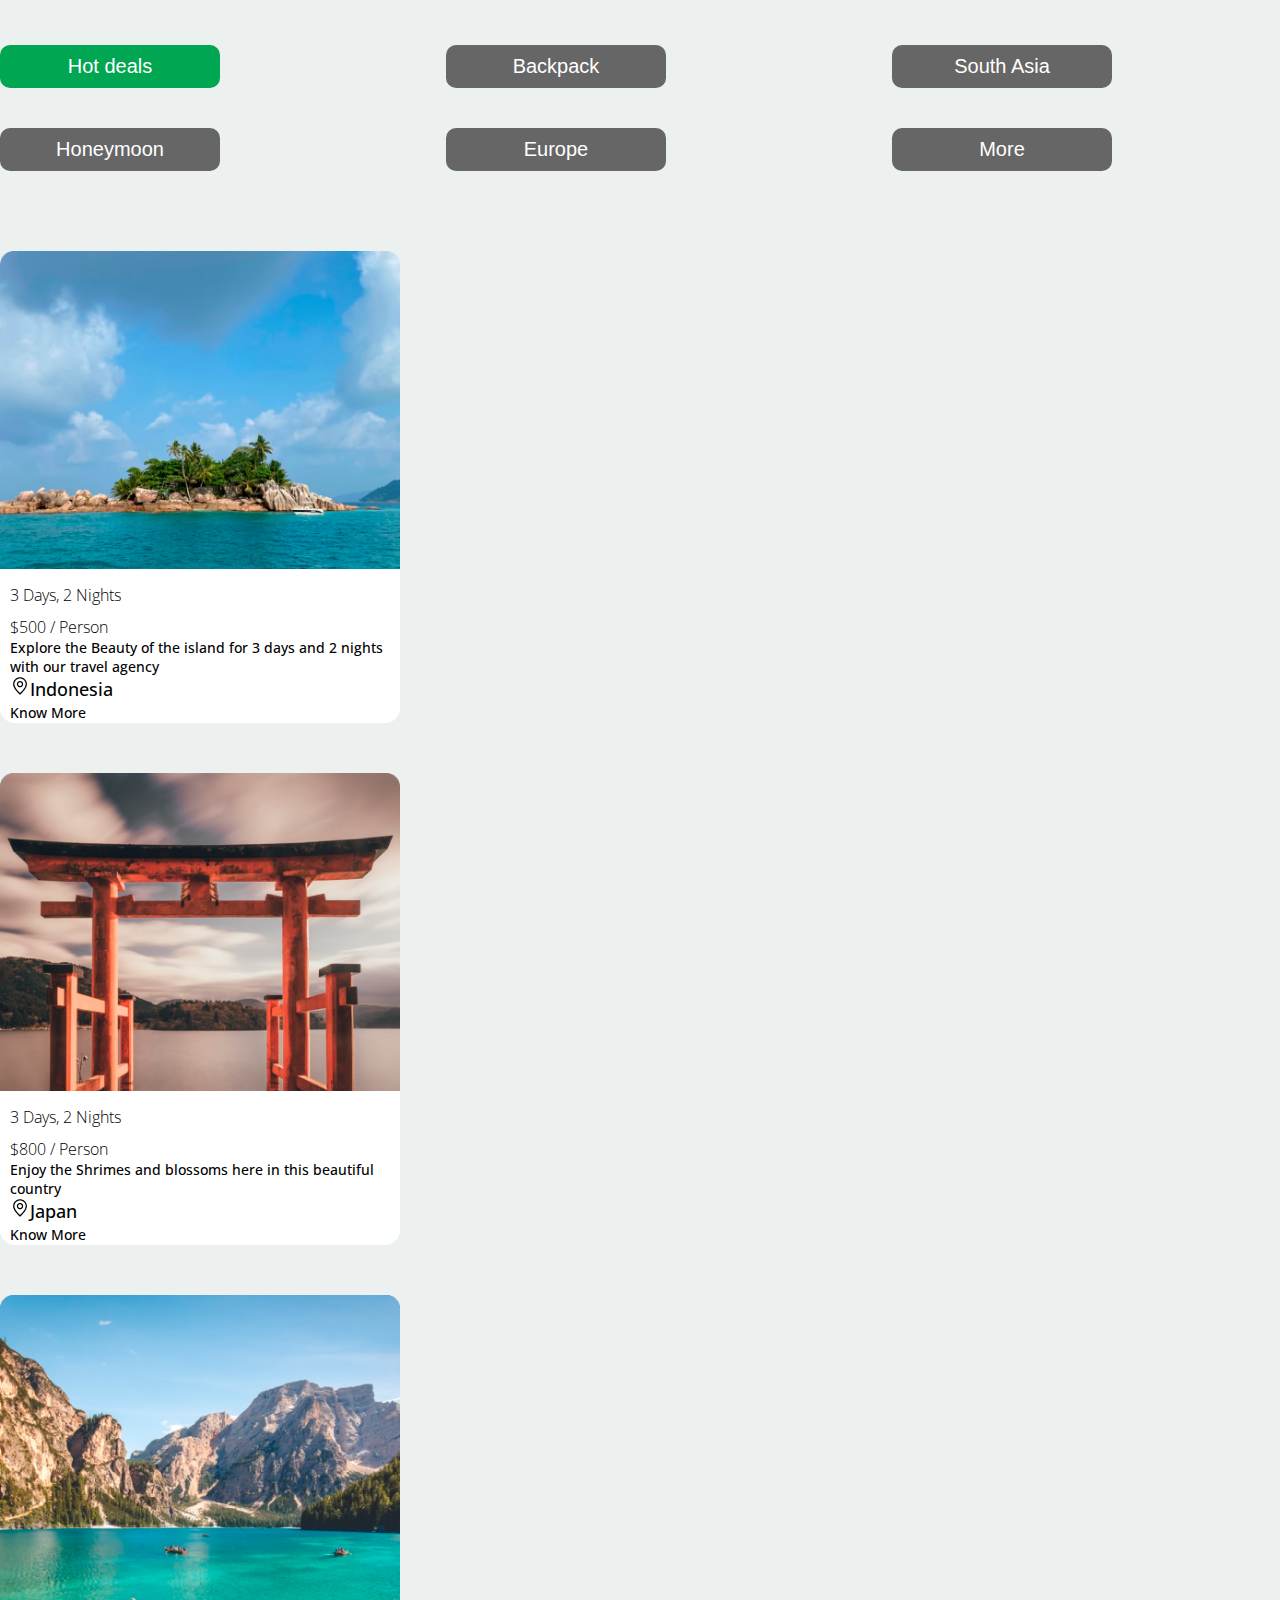
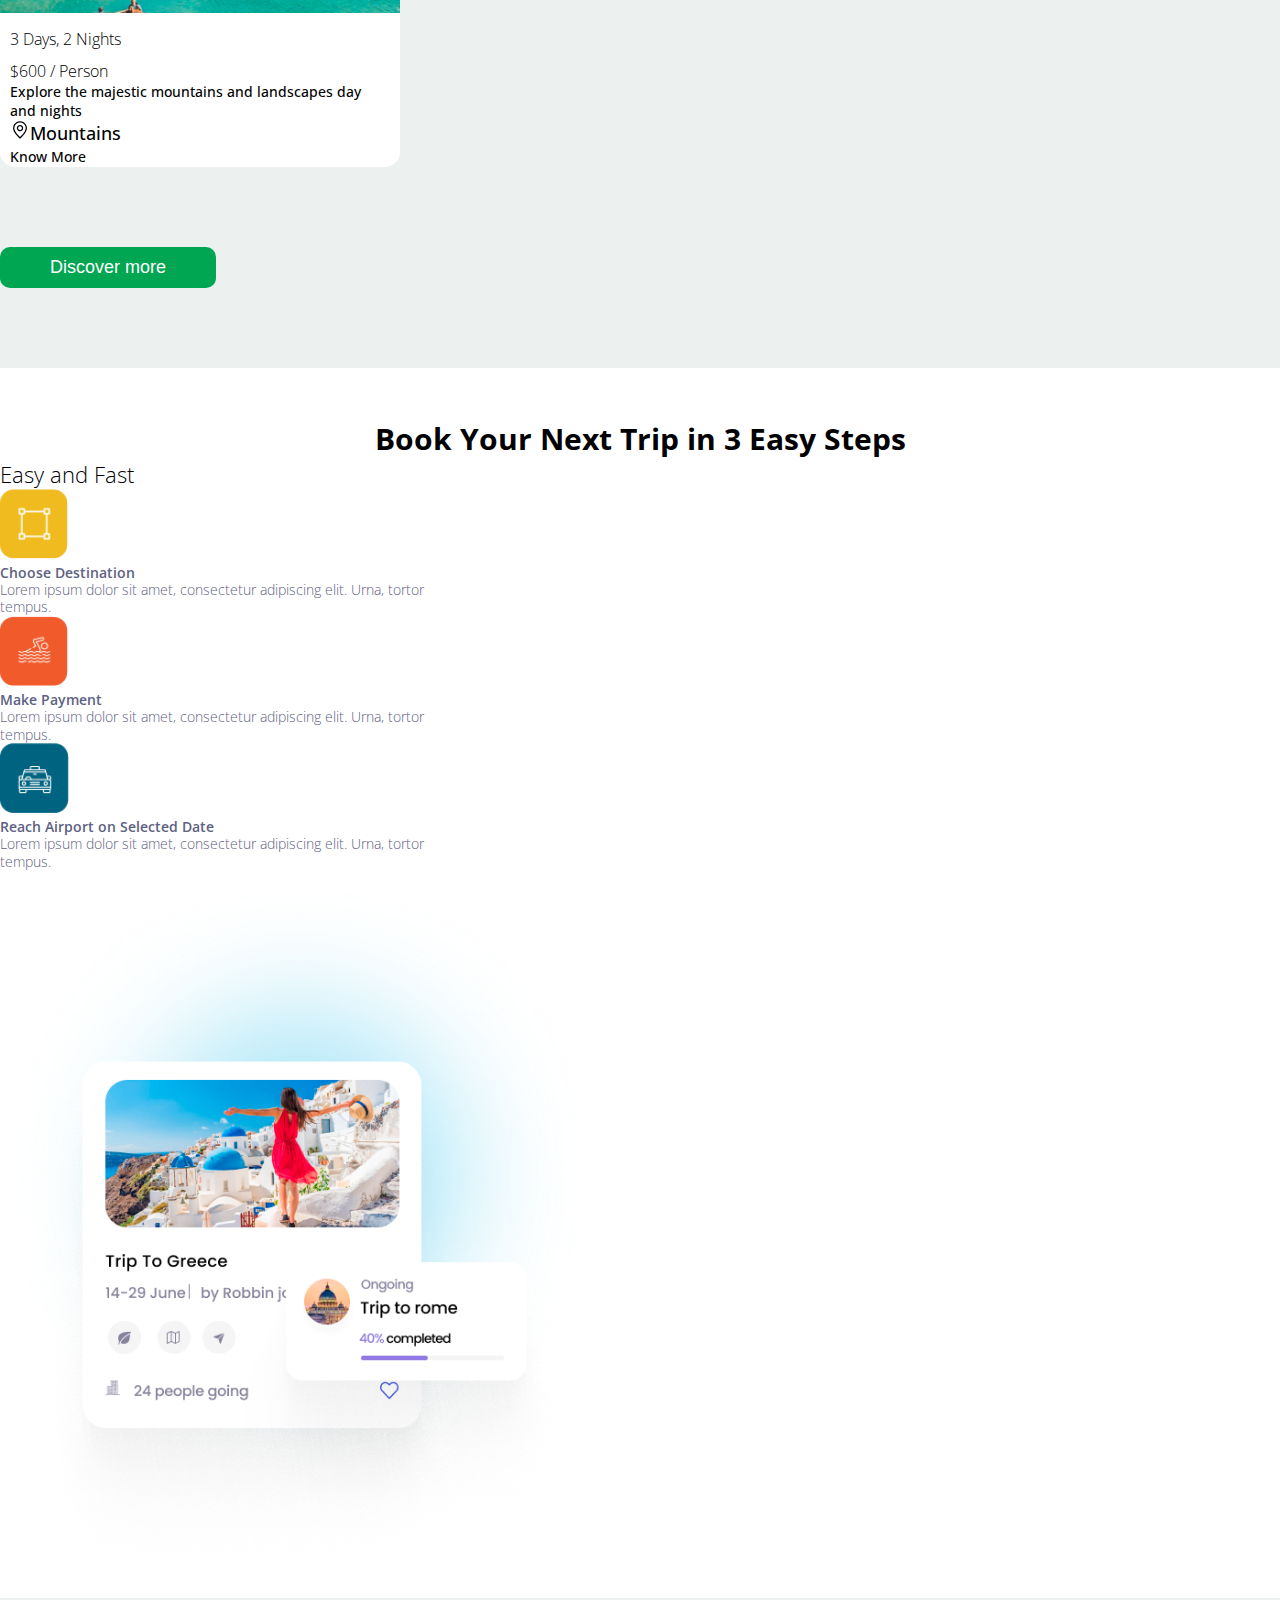
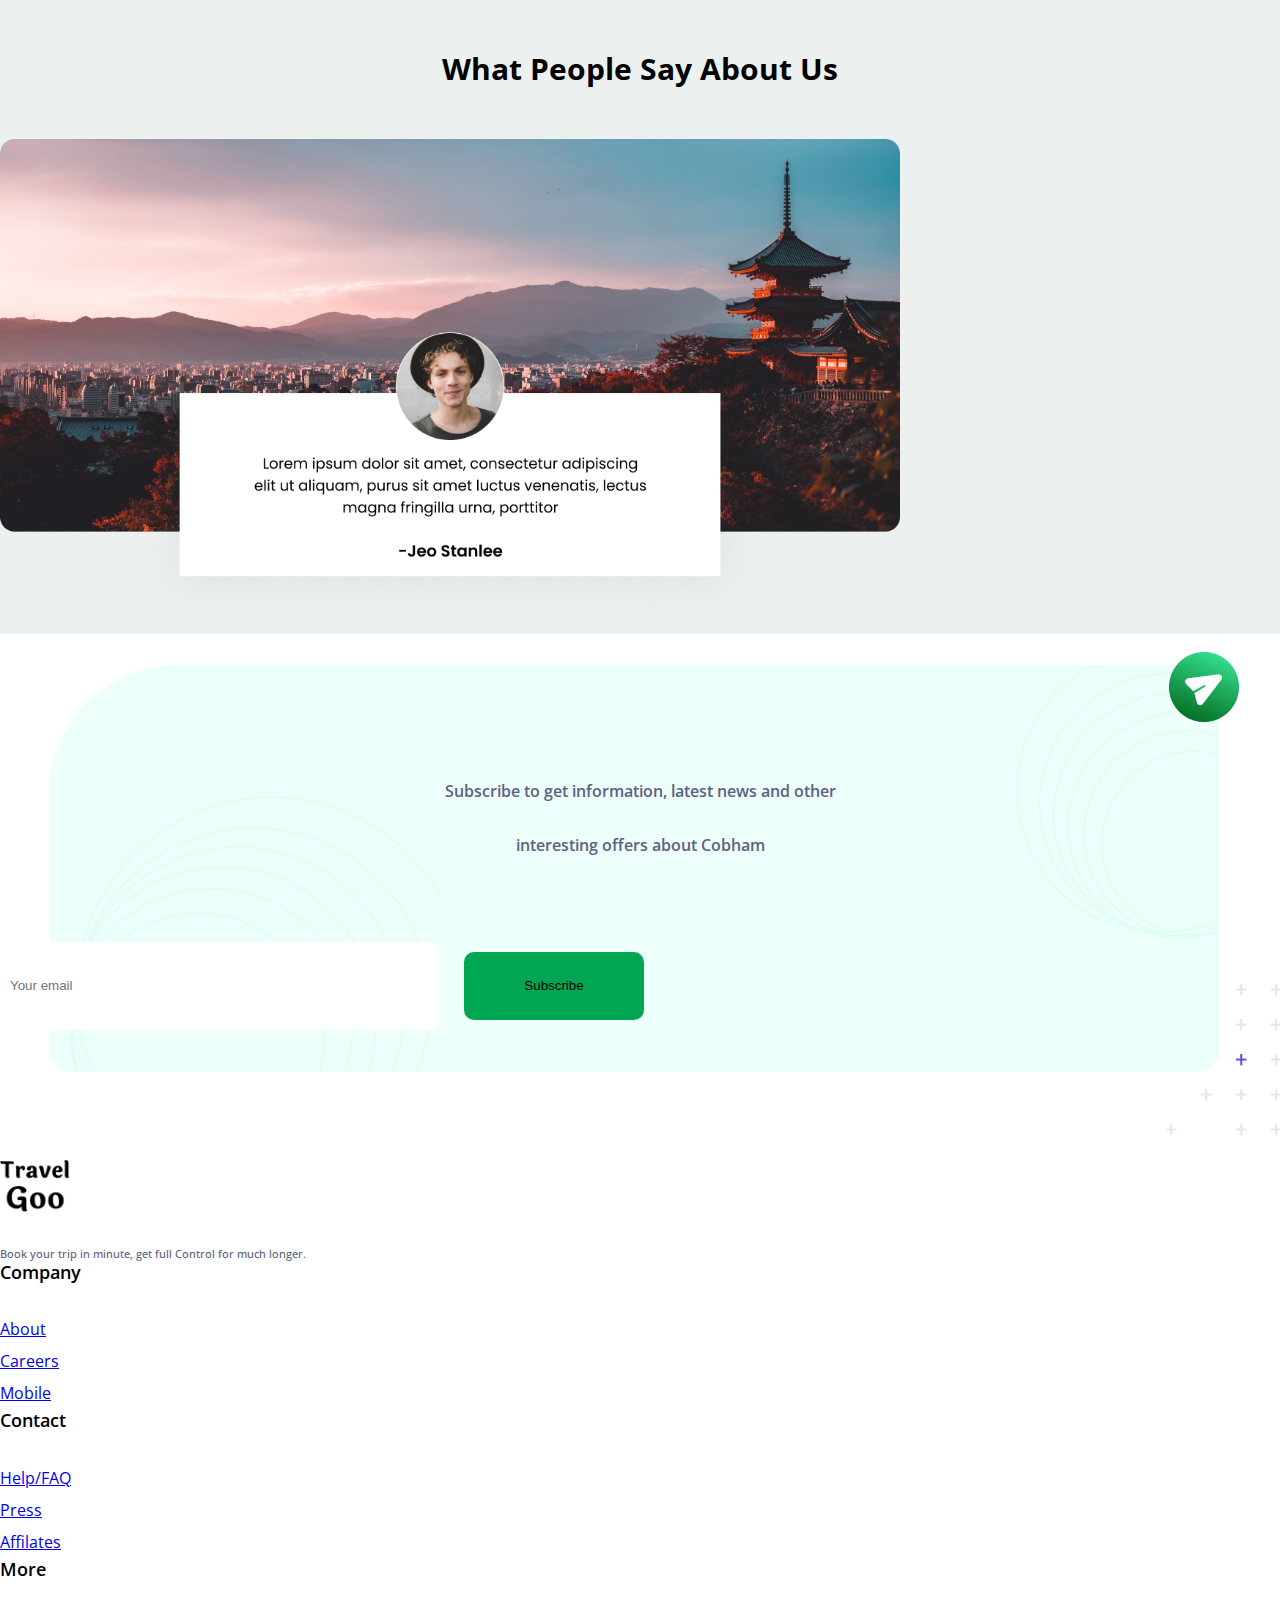
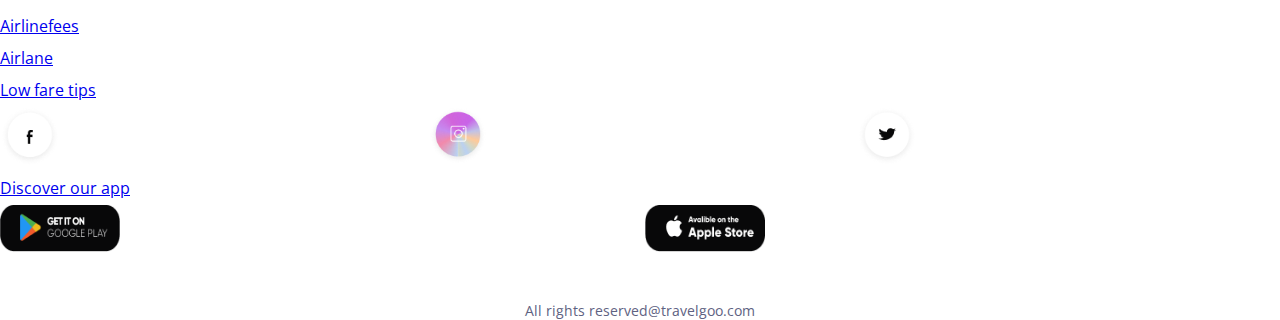
==== commit 49ac29f9: "update" ====
--- a/index.html
+++ b/index.html
@@ -61,26 +61,28 @@
     <main class="main">
         <div class="container-fluid px-lg-5 service-block">
             <p class="main-title">Our Service</p>
-            <ul class="plan-list d-flex justify-content-center">
-                <li class="plan-list_item-second plan-item_width">
-                    <img src="./img/icons/ticket-icon.png" alt="ticket" class="plan-list_item-icon">
-                    <p class="plan-item_title">Ticket Booking</p>
-                    <p class="plan-item_text">We book all kind of national or international
-                        ticket for your destinaion.</p>
-                </li>
-                <li class="plan-list_item plan-item_width">
-                    <img src="./img/icons/hotel-icon.png" alt="hotel" class="plan-list_item-icon">
-                    <p class="plan-item_title">Hotel Booking</p>
-                    <p class="plan-item_text">You can easily book your according to your
-                        budget hotel by our website.</p>
-                </li>
-                <li class="plan-list_item-second plan-item_width">
-                    <img src="./img/icons/paper-plane-icon.png" alt="paper plane" class="plan-list_item-icon">
-                    <p class="plan-item_title">Tour Plan</p>
-                    <p class="plan-item_text">We provide you the best plan within a short
-                        time explore more.</p>
-                </li>
-            </ul>
+            <div class="plan-list-container d-flex justify-content-center">
+                <ul class="plan-list">
+                    <li class="plan-list_item-second plan-item_width">
+                        <img src="./img/icons/ticket-icon.png" alt="ticket" class="plan-list_item-icon">
+                        <p class="plan-item_title">Ticket Booking</p>
+                        <p class="plan-item_text">We book all kind of national or international
+                            ticket for your destinaion.</p>
+                    </li>
+                    <li class="plan-list_item plan-item_width">
+                        <img src="./img/icons/hotel-icon.png" alt="hotel" class="plan-list_item-icon">
+                        <p class="plan-item_title">Hotel Booking</p>
+                        <p class="plan-item_text">You can easily book your according to your
+                            budget hotel by our website.</p>
+                    </li>
+                    <li class="plan-list_item-second plan-item_width">
+                        <img src="./img/icons/paper-plane-icon.png" alt="paper plane" class="plan-list_item-icon">
+                        <p class="plan-item_title">Tour Plan</p>
+                        <p class="plan-item_text">We provide you the best plan within a short
+                            time explore more.</p>
+                    </li>
+                </ul>
+            </div>
         </div>
         <div class="merits-container container-fluid px-lg-5">
             <div class="merits-content d-flex flex-column justify-content-center">
@@ -114,102 +116,106 @@
             </div>
         </div>
         <div class="distination-container container-fluid px-lg-5">
-            <div class="distination-content">
-                <p class="merits-title py-5">Our Popular Distinations</p>
-                <div class="distinations-content">
-                    <div class="map-box">
-                        <img src="./img/world-map-two.png" alt="world map" class="world-map-two">
-                    </div>
-                    <div class="distinations-list_container">
-                        <ul class="distination-list d-flex flex-column gap-5">
-                            <li class="distination-item">
-                                <img src="./img/Thailand.png" alt="Thailand">
-                                <p class="distination-item_text">Thailand</p>
-                                <p class="distination-item_text">20+ Spots<br>2D &3N</p>
-                                <a href="#" class="distination-item_link">
-                                    <img src="./img/icons/navigate-icon.png" alt="more icon" class="navigation-icon">
-                                </a>
-                            </li>
-                            <li class="distination-item">
-                                <img src="./img/Indonesia.png" alt="Indonesia">
-                                <p class="distination-item_text">Indonesia</p>
-                                <p class="distination-item_text">25+ Spots<br>3D &3N</p>
-                                <a href="#" class="distination-item_link">
-                                    <img src="./img/icons/navigate-icon.png" alt="more icon" class="navigation-icon">
-                                </a>
-                            </li>
-                            <li class="distination-item">
-                                <img src="./img/New-Zealand.png" alt="New Zealand">
-                                <p class="distination-item_text">New Zealand</p>
-                                <p class="distination-item_text">20+ Spots<br>3D &2N</p>
-                                <a href="#" class="distination-item_link">
-                                    <img src="./img/icons/navigate-icon.png" alt="more icon" class="navigation-icon">
-                                </a>
-                            </li>
-                        </ul>
-                    </div>
+            <p class="merits-title py-5">Our Popular Distinations</p>
+            <div class="distinations-content">
+                <div class="map-box">
+                    <img src="./img/world-map-two.png" alt="world map" class="world-map-two">
+                </div>
+                <div class="distinations-list_container">
+                    <ul class="distination-list d-flex flex-column gap-5">
+                        <li class="distination-item">
+                            <img src="./img/Thailand.png" alt="Thailand">
+                            <p class="distination-item_text">Thailand</p>
+                            <p class="distination-item_text">20+ Spots<br>2D &3N</p>
+                            <a href="#" class="distination-item_link">
+                                <img src="./img/icons/navigate-icon.png" alt="more icon" class="navigation-icon">
+                            </a>
+                        </li>
+                        <li class="distination-item">
+                            <img src="./img/Indonesia.png" alt="Indonesia">
+                            <p class="distination-item_text">Indonesia</p>
+                            <p class="distination-item_text">25+ Spots<br>3D &3N</p>
+                            <a href="#" class="distination-item_link">
+                                <img src="./img/icons/navigate-icon.png" alt="more icon" class="navigation-icon">
+                            </a>
+                        </li>
+                        <li class="distination-item">
+                            <img src="./img/New-Zealand.png" alt="New Zealand">
+                            <p class="distination-item_text">New Zealand</p>
+                            <p class="distination-item_text">20+ Spots<br>3D &2N</p>
+                            <a href="#" class="distination-item_link">
+                                <img src="./img/icons/navigate-icon.png" alt="more icon" class="navigation-icon">
+                            </a>
+                        </li>
+                    </ul>
                 </div>
             </div>
         </div>
         <div class="packages-container container-fluid px-lg-5">
             <p class="merits-title padding-title">Best Packages For You</p>
-            <div class="button-list d-flex justify-content-center">
-                <button type="button" class="packages-button">Hot deals</button>
-                <button type="button" class="packages-button disabled-color">Backpack</button>
-                <button type="button" class="packages-button disabled-color">South Asia</button>
-                <button type="button" class="packages-button disabled-color">Honeymoon</button>
-                <button type="button" class="packages-button disabled-color">Europe</button>
-                <button type="button" class="packages-button disabled-color">More</button>
-            </div>
-            <div class="trip-list d-flex justify-content-center">
-                <div class="trip-list_item">
-                    <img src="./img/Indonesia-card.png" alt="Indonesia" class="trip-list_img">
-                    <div class="text-trip_container d-flex">
-                        <p class="info-trip">3 Days, 2 Nights</p>
-                        <p class="info-trip">$500 / Person</p>
+            <div class="button-list-container d-flex justify-content-center">
+                <div class="button-list">
+                    <button type="button" class="packages-button">Hot deals</button>
+                    <button type="button" class="packages-button disabled-color">Backpack</button>
+                    <button type="button" class="packages-button disabled-color">South Asia</button>
+                    <button type="button" class="packages-button disabled-color">Honeymoon</button>
+                    <button type="button" class="packages-button disabled-color">Europe</button>
+                    <button type="button" class="packages-button disabled-color">More</button>
+                </div>
+            </div>
+            <div class="trip-list-container d-flex justify-content-center">
+                <div class="trip-list">
+                    <div class="trip-list_item">
+                        <img src="./img/Indonesia-card.png" alt="Indonesia" class="trip-list_img">
+                        <div class="text-trip_container d-flex">
+                            <p class="info-trip">3 Days, 2 Nights</p>
+                            <p class="info-trip">$500 / Person</p>
+                        </div>
+                        <div class="info-trip_container">
+                            <p class="info-trip_text">
+                                Explore the Beauty of the island for 3 days and 2 nights with our travel agency
+                            </p>
+                        </div>
+                        <div class="trip-container-link d-flex">
+                            <p class="location-info"><img src="./img/icons/location-icon.png"
+                                    alt="location icon">Indonesia
+                            </p>
+                            <a class="trip-link">Know More</a>
+                        </div>
                     </div>
-                    <div class="info-trip_container">
-                        <p class="info-trip_text">
-                            Explore the Beauty of the island for 3 days and 2 nights with our travel agency
-                        </p>
+                    <div class="trip-list_item">
+                        <img src="./img/Japan-card.png" alt="Japan" class="trip-list_img">
+                        <div class="text-trip_container d-flex">
+                            <p class="info-trip">3 Days, 2 Nights</p>
+                            <p class="info-trip">$800 / Person</p>
+                        </div>
+                        <div class="info-trip_container">
+                            <p class="info-trip_text">
+                                Enjoy the Shrimes and blossoms here in this beautiful country </p>
+                        </div>
+                        <div class="trip-container-link d-flex">
+                            <p class="location-info"><img src="./img/icons/location-icon.png" alt="location icon">Japan
+                            </p>
+                            <a class="trip-link">Know More</a>
+                        </div>
                     </div>
-                    <div class="trip-container-link d-flex">
-                        <p class="location-info"><img src="./img/icons/location-icon.png" alt="location icon">Indonesia
-                        </p>
-                        <a class="trip-link">Know More</a>
-                    </div>
-                </div>
-                <div class="trip-list_item">
-                    <img src="./img/Japan-card.png" alt="Japan" class="trip-list_img">
-                    <div class="text-trip_container d-flex">
-                        <p class="info-trip">3 Days, 2 Nights</p>
-                        <p class="info-trip">$800 / Person</p>
-                    </div>
-                    <div class="info-trip_container">
-                        <p class="info-trip_text">
-                            Enjoy the Shrimes and blossoms here in this beautiful country </p>
-                    </div>
-                    <div class="trip-container-link d-flex">
-                        <p class="location-info"><img src="./img/icons/location-icon.png" alt="location icon">Japan
-                        </p>
-                        <a class="trip-link">Know More</a>
-                    </div>
-                </div>
-                <div class="trip-list_item">
-                    <img src="./img/Mountains-card.png" alt="Mountains" class="trip-list_img">
-                    <div class="text-trip_container d-flex">
-                        <p class="info-trip">3 Days, 2 Nights</p>
-                        <p class="info-trip">$600 / Person</p>
-                    </div>
-                    <div class="info-trip_container">
-                        <p class="info-trip_text">
-                            Explore the majestic mountains and landscapes day and nights
-                        </p>
-                    </div>
-                    <div class="trip-container-link d-flex">
-                        <p class="location-info"><img src="./img/icons/location-icon.png" alt="location icon">Mountains
-                        </p>
-                        <a class="trip-link">Know More</a>
+                    <div class="trip-list_item">
+                        <img src="./img/Mountains-card.png" alt="Mountains" class="trip-list_img">
+                        <div class="text-trip_container d-flex">
+                            <p class="info-trip">3 Days, 2 Nights</p>
+                            <p class="info-trip">$600 / Person</p>
+                        </div>
+                        <div class="info-trip_container">
+                            <p class="info-trip_text">
+                                Explore the majestic mountains and landscapes day and nights
+                            </p>
+                        </div>
+                        <div class="trip-container-link d-flex">
+                            <p class="location-info"><img src="./img/icons/location-icon.png"
+                                    alt="location icon">Mountains
+                            </p>
+                            <a class="trip-link">Know More</a>
+                        </div>
                     </div>
                 </div>
             </div>
@@ -266,20 +272,17 @@
         <div class="about-us container-fluid px-lg-5">
             <p class="merits-title padding-title">What People Say About Us</p>
             <div class="about-us-content d-flex justify-content-center">
-                <img src="./img/response.png" alt="response">
-            </div>
-        </div>
-        <div class="email-container container-fluid px-lg-5">
-            <div class="email-content w-100 d-flex flex-column justify-content-center align-items-center">
-                <p class="email-title">
-                    Subscribe to get information, latest news and other<br> interesting offers about Cobham
-                </p>
-                <form action="$" method="POST" class="d-flex">
-                    <input type="email" class="form-control" placeholder="Your email">
-                    <button type="submit" class="btn btn-primary">Subscribe</button>
-                </form>
-            </div>
-
+                <img src="./img/response.png" alt="response" class="about-us-response">
+            </div>
+        </div>
+        <div class="email-content d-flex flex-column justify-content-center align-items-center mt-5">
+            <p class="email-title text-center text-muted fs-4">
+                Subscribe to get information, latest news and other<br> interesting offers about Cobham
+            </p>
+            <form action="$" method="POST" class="email-form d-flex">
+                <input type="email" class="form-control" placeholder="Your email">
+                <button type="submit" class="btn btn-primary">Subscribe</button>
+            </form>
         </div>
     </main>
     <div class="container">
@@ -313,9 +316,11 @@
             <div class="col mb-3">
                 <h5 class="footer-fragment_title">More</h5>
                 <ul class="nav flex-column">
-                    <li class="footer-fragment_text mb-2"><a href="#" class="nav-link p-0 text-muted">Airlinefees</a></li>
+                    <li class="footer-fragment_text mb-2"><a href="#" class="nav-link p-0 text-muted">Airlinefees</a>
+                    </li>
                     <li class="footer-fragment_text mb-2"><a href="#" class="nav-link p-0 text-muted">Airlane</a></li>
-                    <li class="footer-fragment_text mb-2"><a href="#" class="nav-link p-0 text-muted">Low fare tips</a></li>
+                    <li class="footer-fragment_text mb-2"><a href="#" class="nav-link p-0 text-muted">Low fare tips</a>
+                    </li>
                 </ul>
             </div>
             <div class="col mb-3">
@@ -331,8 +336,9 @@
                             <img src="./img/icons/twitter-icon.png" alt="twitter" class="social-link_footer">
                         </a>
                     </li>
-                    <li class="footer-fragment_text mb-2"><a href="#" class="nav-link p-0 text-muted">Discover our app</a></li>
-                    <li class="nav-footer mb-2">
+                    <li class="footer-fragment_text mb-2"><a href="#" class="nav-link p-0 text-muted">Discover our
+                            app</a></li>
+                    <li class="nav-footer social-app_link mb-2">
                         <a href="#" class="nav-link p-0 text-muted">
                             <img src="./img/Google Play.png" alt="Google play" class="footer-app_link">
                         </a>
--- a/css/main.css
+++ b/css/main.css
@@ -315,7 +315,7 @@
 
 .button-list {
     display: grid;
-    grid-template-columns: repeat(3, 1fr);
+    grid-template-columns: repeat(6, 1fr);
     grid-auto-rows: auto;
     grid-column-gap: 58px;
     padding-bottom: 80px;
@@ -343,13 +343,6 @@
 
 /* Steps */
 
-.steps-list_container {
-    display: grid;
-    grid-template-columns: repeat(2, 1fr);
-    grid-auto-rows: auto;
-    grid-column-gap: 5px;
-}
-
 .steps-list_item {
     width: 450px;
 }
@@ -387,17 +380,15 @@
 /* Email */
 
 .email-content {
-    margin-top: 50px;
     background-image: url(../img/email-photo.png);
     background-repeat: no-repeat;
     background-position: center;
-    height: 500px;
+    padding: 130px 0px;
 }
 
 .email-title {
     color: var(--TEXT-CLR, #5E6282);
     text-align: center;
-    font-size: 33px;
     font-weight: 600;
     line-height: 54px;
     padding-bottom: 70px;
@@ -412,6 +403,7 @@
 }
 
 .btn {
+    margin-left: 20px;
     width: 180px;
     height: 68px;
     border: none;
@@ -480,7 +472,7 @@
     line-height: 124.5%;
 }
 
-footer{
+footer {
     margin-bottom: 0;
 }
 
@@ -492,4 +484,154 @@
 
 .padding-title-trip {
     padding-top: 50px;
+}
+
+@media(max-width:1400px) {
+    .trip-list {
+        grid-template-columns: repeat(1, 1fr);
+        grid-row-gap: 50px;
+    }
+
+    .merits-list {
+        grid-template-columns: repeat(2, 1fr);
+        grid-row-gap: 50px;
+    }
+
+    .merits-container {
+        padding: 50px 0px;
+    }
+
+    .button-list {
+        grid-template-columns: repeat(3, 1fr);
+        grid-row-gap: 40px;
+    }
+
+    .plan-list {
+        grid-template-columns: repeat(1, 1fr);
+        grid-row-gap: 40px;
+    }
+
+    .about-us-response {
+        width: 900px;
+    }
+
+    .map-box {
+        display: none;
+    }
+
+    .distinations-content {
+        justify-content: center;
+    }
+
+    .packages-button {
+        width: 220px;
+        font-size: 20px;
+    }
+}
+
+@media(max-width:1200px) {
+    .steps-list_container {
+        flex-direction: column;
+    }
+}
+
+
+@media(max-width:1110px) {
+    .social-app_link {
+        display: flex;
+        flex-direction: column;
+    }
+}
+
+@media(max-width:950px) {
+    .about-us-response {
+        width: 800px;
+    }
+}
+
+@media(max-width:850px) {
+    .button-list {
+        grid-template-columns: repeat(2, 1fr);
+        grid-row-gap: 40px;
+    }
+
+    .about-us-response {
+        width: 600px;
+    }
+
+    .footer-item {
+        display: flex;
+        flex-direction: column;
+        align-items: center;
+    }
+}
+
+@media(max-width:767px) {
+    .footer-item {
+        display: flex;
+        flex-direction: row;
+    }
+}
+
+@media(max-width:650px) {
+    .merits-list {
+        grid-template-columns: repeat(1, 1fr);
+        grid-row-gap: 50px;
+    }
+}
+
+@media(max-width:630px) {
+    .email-title {
+        padding-bottom: 0px;
+    }
+
+    .about-us-response {
+        width: 450px;
+    }
+
+    .email-form {
+        display: flex;
+        flex-direction: column;
+        align-items: center;
+        row-gap: 20px;
+    }
+
+    .distination-item {
+        width: 300px;
+        display: flex;
+        flex-direction: column;
+        row-gap: 10px;
+        box-shadow: none;
+    }
+
+    .packages-button {
+        width: 180px;
+        font-size: 18px;
+    }
+
+    .footer-item {
+        display: flex;
+        flex-direction: row;
+        align-items: center;
+    }
+
+    .trip-image {
+        width: 450px;
+    }
+
+    .steps-list_item {
+        width: 350px;
+    }
+}
+
+@media(max-width:460px) {
+    .about-us-response {
+        width: 400px;
+    }
+}
+
+@media(max-width:450px) {
+    .about-us-response {
+        width: 400px;
+    }
 }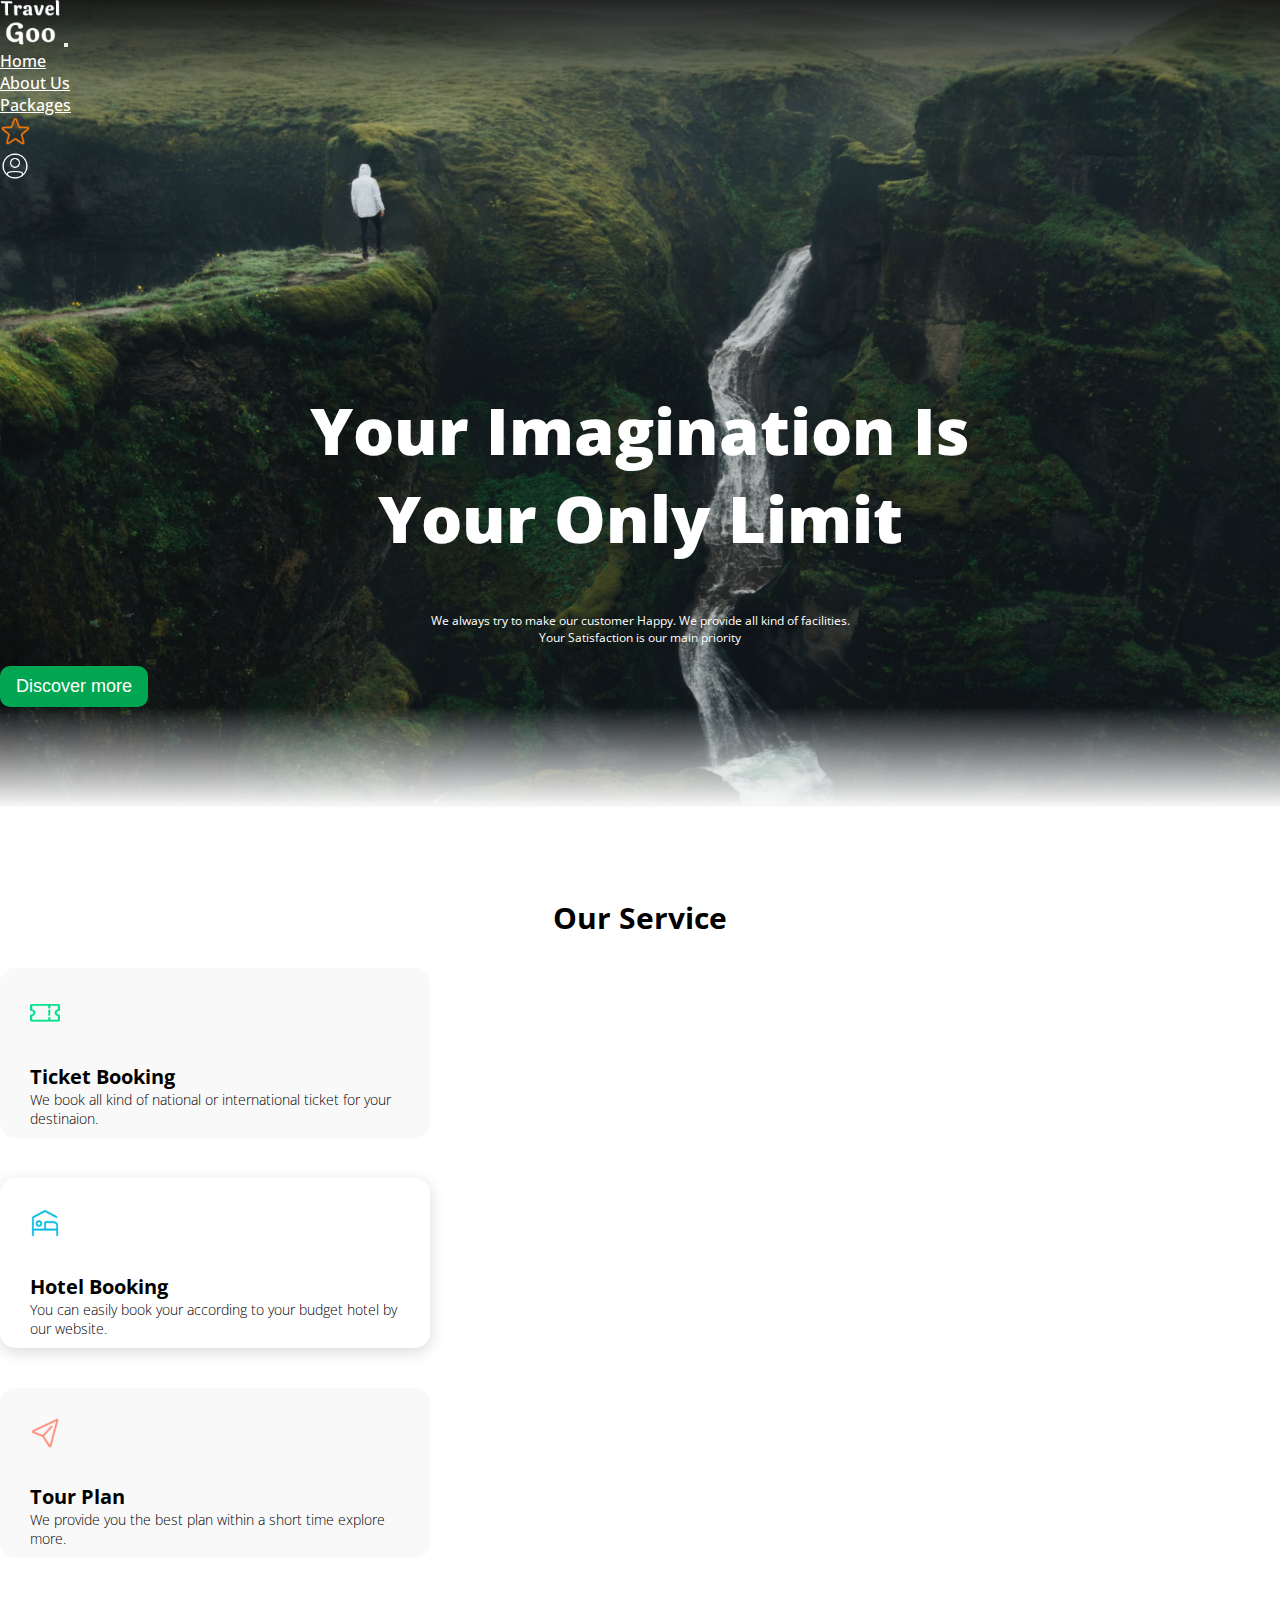
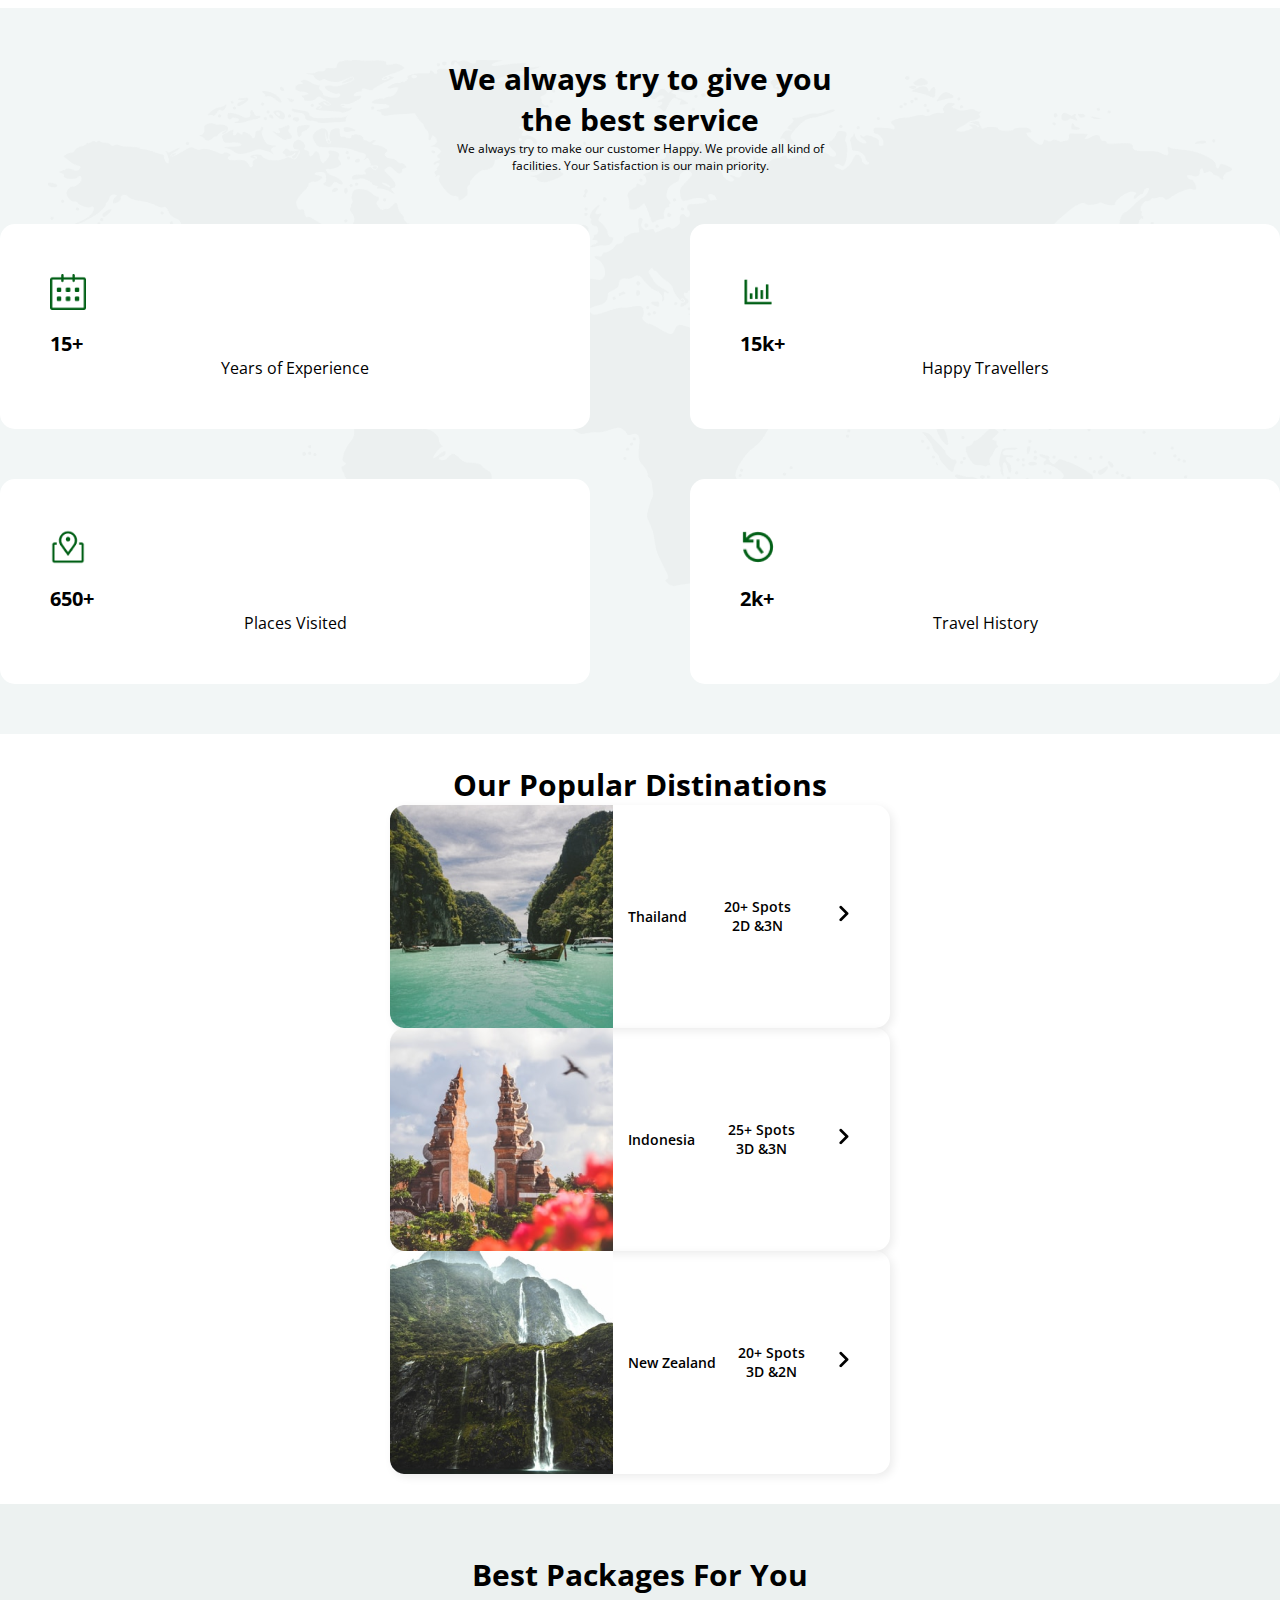
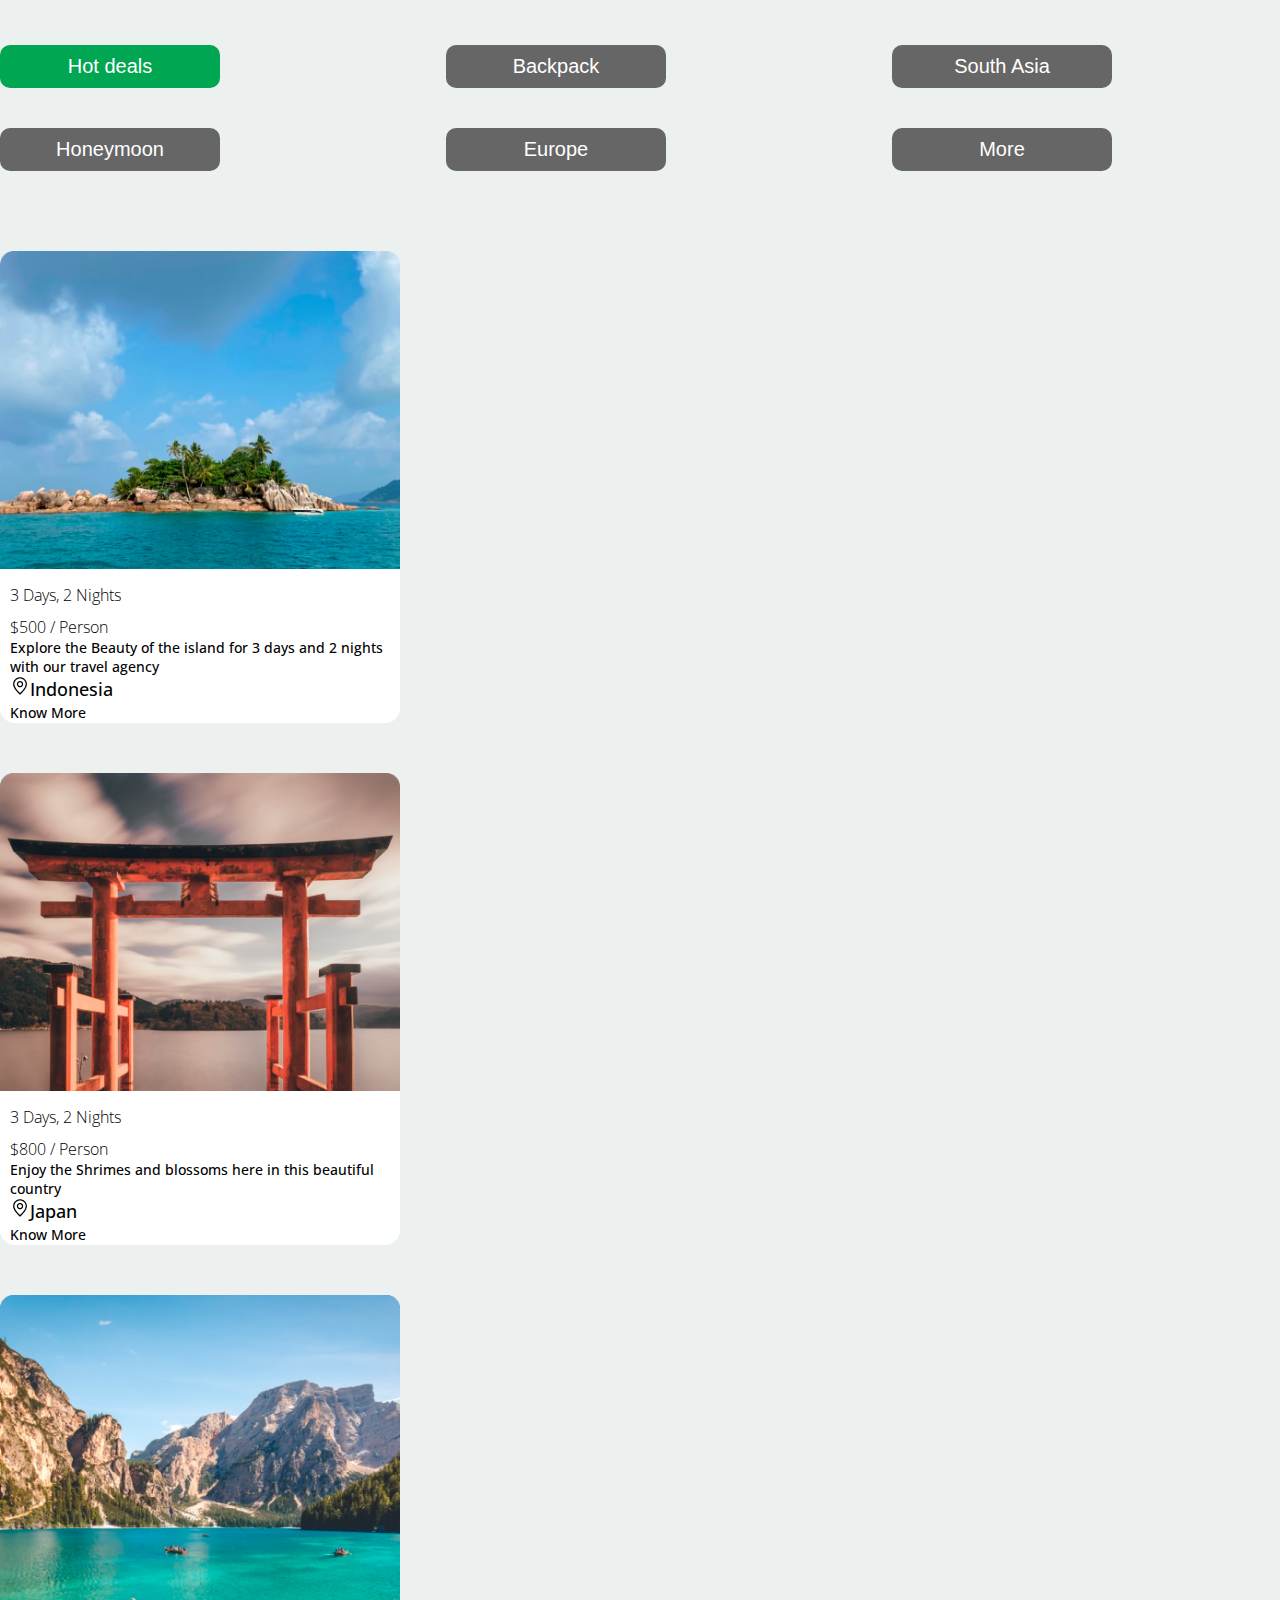
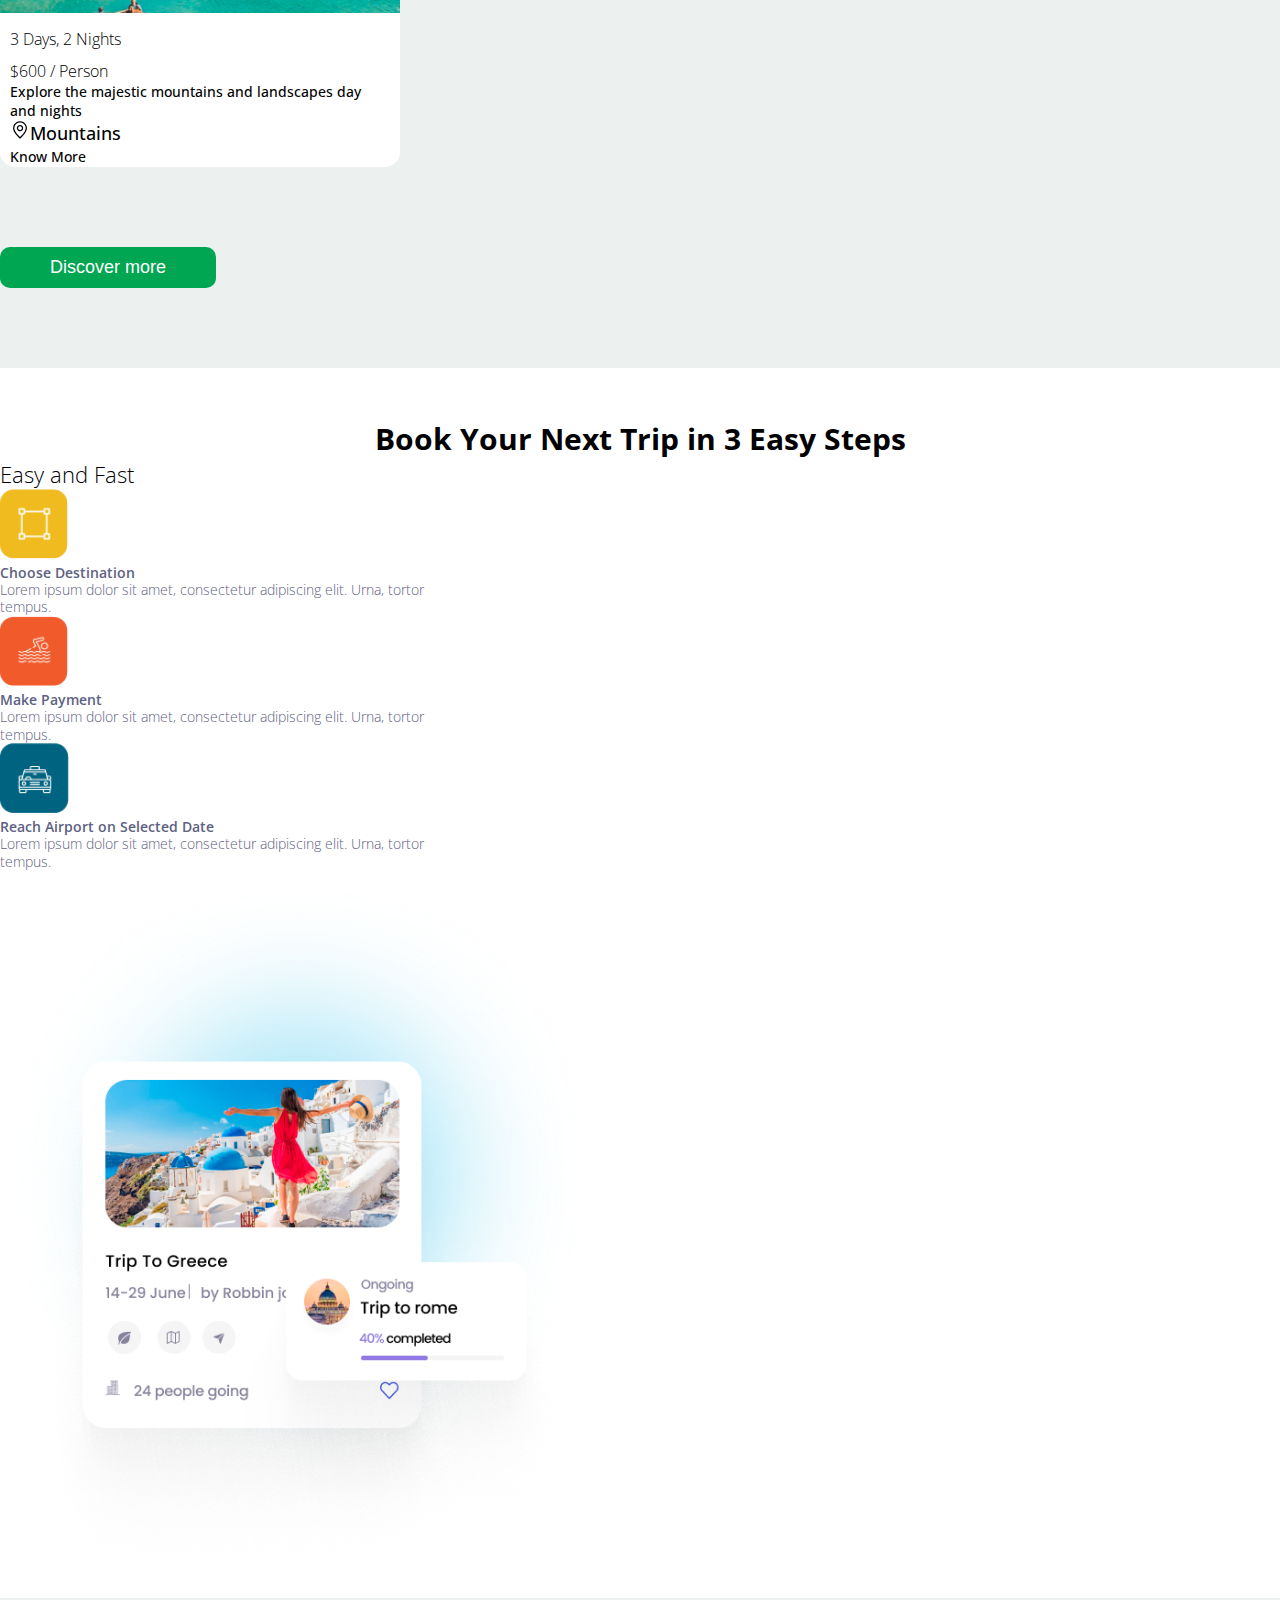
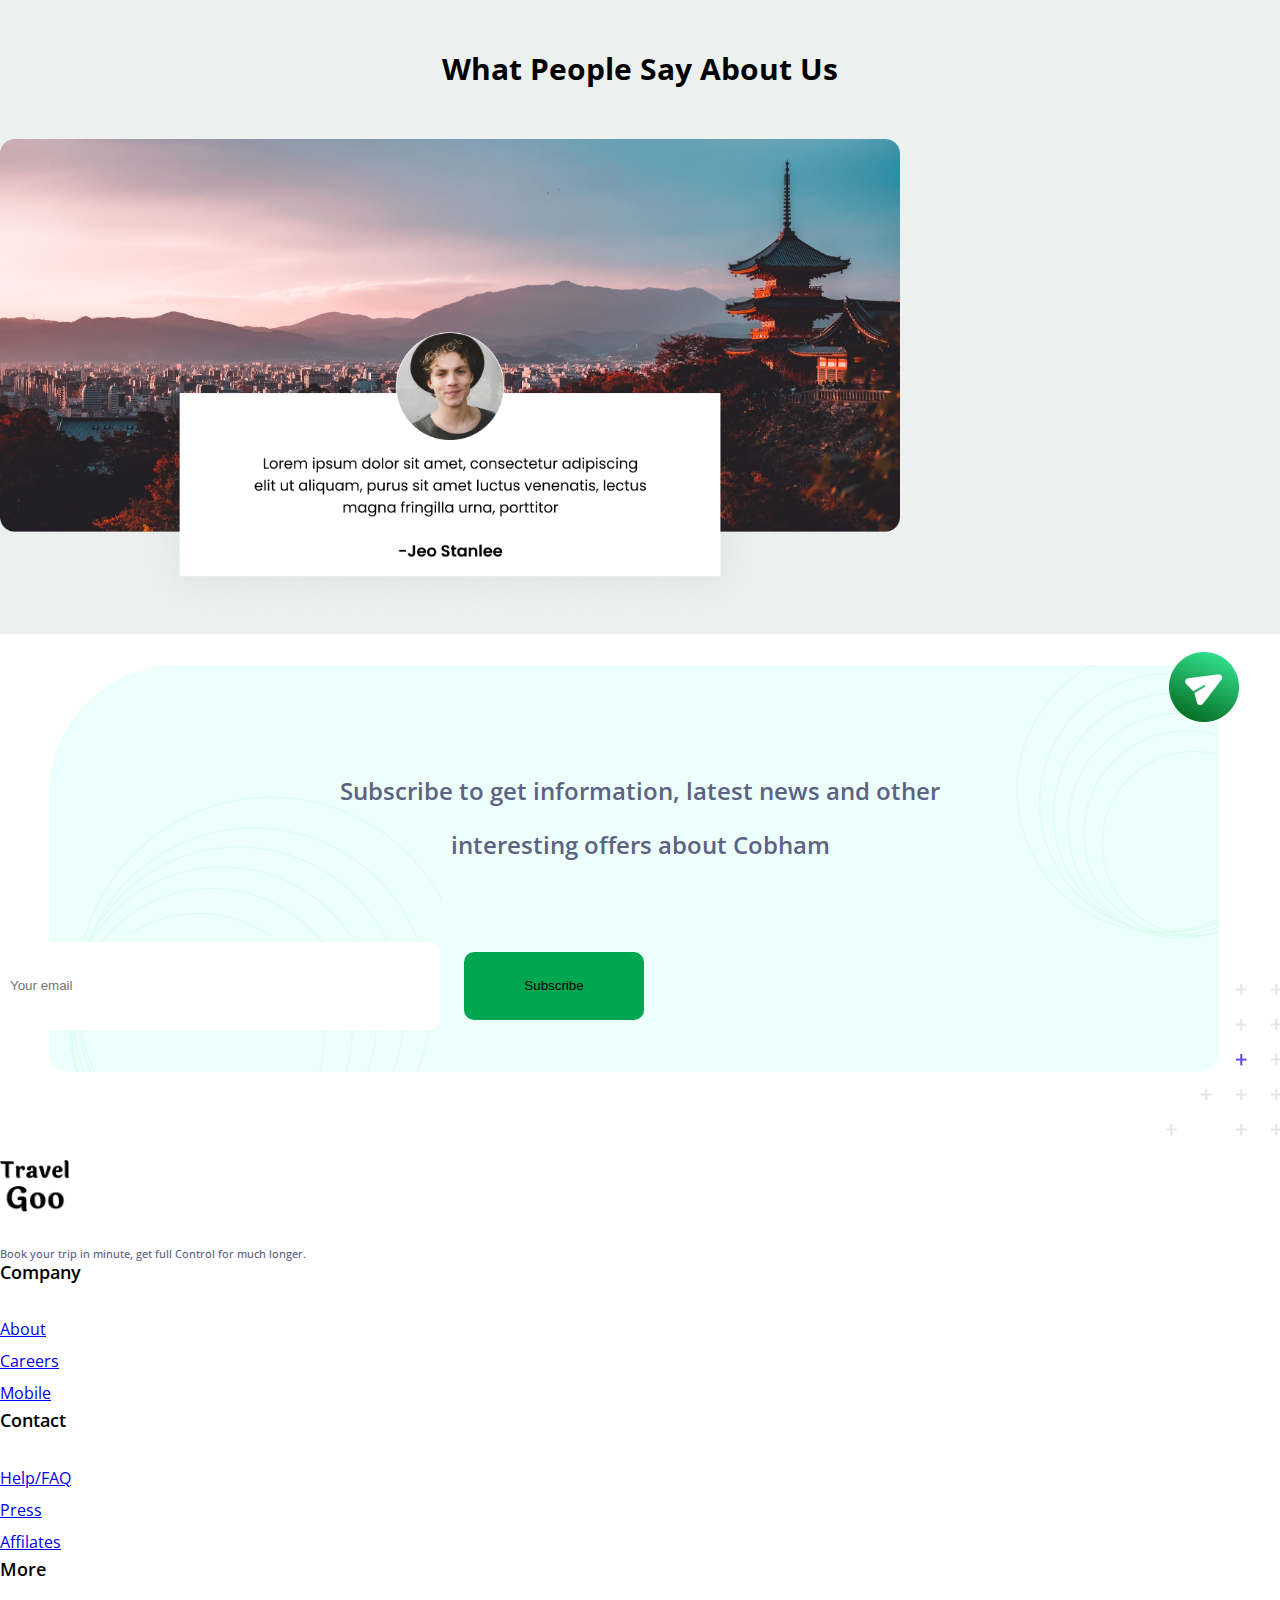
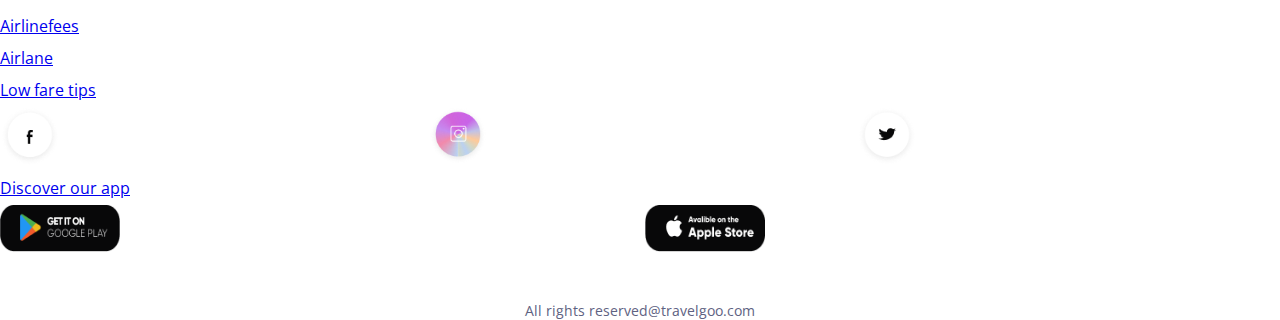
==== commit f189036f: "some fixes" ====
--- a/index.html
+++ b/index.html
@@ -23,7 +23,7 @@
                     <span class="navbar-toggler-icon navbar-toggler-color-light"></span>
                 </button>
                 <div class="collapse navbar-collapse" id="navbarNavDropdown">
-                    <ul class="navbar-nav ms-auto">
+                    <ul class="navbar-nav ms-auto gap-2">
                         <li class="nav-item">
                             <a class="nav-link mx-lg-4 active" aria-current="page" href="#">Home</a>
                         </li>
@@ -34,7 +34,7 @@
                             <a class="nav-link mx-lg-4" href="#">Packages</a>
                         </li>
                     </ul>
-                    <ul class="navbar-nav ms-auto d-lg-inline-flex">
+                    <ul class="navbar-nav ms-auto flex-row gap-2">
                         <li class="nav-item">
                             <a class="nav-link" href="#"><img src="./img/icons/favorite-icon.png" alt="favorite"
                                     class="img-fluid" width="30px"></a>
@@ -124,28 +124,35 @@
                 <div class="distinations-list_container">
                     <ul class="distination-list d-flex flex-column gap-5">
                         <li class="distination-item">
-                            <img src="./img/Thailand.png" alt="Thailand">
-                            <p class="distination-item_text">Thailand</p>
-                            <p class="distination-item_text">20+ Spots<br>2D &3N</p>
-                            <a href="#" class="distination-item_link">
-                                <img src="./img/icons/navigate-icon.png" alt="more icon" class="navigation-icon">
-                            </a>
+                            <img src="./img/Thailand.png" alt="Thailand" class="distination-img">
+                            <div class="distination-info">
+                                <p class="distination-item_text">Thailand</p>
+                                <p class="distination-item_text">20+ Spots<br>2D &3N</p>
+                                <a href="#" class="distination-item_link">
+                                    <img src="./img/icons/navigate-icon.png" alt="more icon" class="navigation-icon">
+                                </a>
+                            </div>
                         </li>
                         <li class="distination-item">
-                            <img src="./img/Indonesia.png" alt="Indonesia">
-                            <p class="distination-item_text">Indonesia</p>
-                            <p class="distination-item_text">25+ Spots<br>3D &3N</p>
-                            <a href="#" class="distination-item_link">
-                                <img src="./img/icons/navigate-icon.png" alt="more icon" class="navigation-icon">
-                            </a>
+                            <img src="./img/Indonesia.png" alt="Indonesia" class="distination-img">
+                            <div class="distination-info">
+                                <p class="distination-item_text">Indonesia</p>
+                                <p class="distination-item_text">25+ Spots<br>3D &3N</p>
+                                <a href="#" class="distination-item_link">
+                                    <img src="./img/icons/navigate-icon.png" alt="more icon" class="navigation-icon">
+                                </a>
+                            </div>
                         </li>
                         <li class="distination-item">
-                            <img src="./img/New-Zealand.png" alt="New Zealand">
-                            <p class="distination-item_text">New Zealand</p>
-                            <p class="distination-item_text">20+ Spots<br>3D &2N</p>
-                            <a href="#" class="distination-item_link">
-                                <img src="./img/icons/navigate-icon.png" alt="more icon" class="navigation-icon">
-                            </a>
+                            <img src="./img/New-Zealand.png" alt="New Zealand" class="distination-img">
+                            <div class="distination-info">
+
+                                <p class="distination-item_text">New Zealand</p>
+                                <p class="distination-item_text">20+ Spots<br>3D &2N</p>
+                                <a href="#" class="distination-item_link">
+                                    <img src="./img/icons/navigate-icon.png" alt="more icon" class="navigation-icon">
+                                </a>
+                            </div>
                         </li>
                     </ul>
                 </div>
@@ -275,8 +282,8 @@
                 <img src="./img/response.png" alt="response" class="about-us-response">
             </div>
         </div>
-        <div class="email-content d-flex flex-column justify-content-center align-items-center mt-5">
-            <p class="email-title text-center text-muted fs-4">
+        <div class="email-content d-flex flex-column justify-content-center align-items-center ">
+            <p class="email-title text-center text-muted">
                 Subscribe to get information, latest news and other<br> interesting offers about Cobham
             </p>
             <form action="$" method="POST" class="email-form d-flex">
--- a/css/main.css
+++ b/css/main.css
@@ -209,10 +209,11 @@
     display: flex;
     justify-content: space-between;
     align-items: center;
+    padding-right: 100px;
 }
 
 .distination-item {
-    min-width: 500px;
+    width: 500px;
     display: flex;
     align-items: center;
     justify-content: space-between;
@@ -220,6 +221,14 @@
     box-shadow: 3px 3px 10px 0px rgba(0, 0, 0, 0.08);
 }
 
+.distination-info {
+    display: flex;
+    align-items: center;
+    justify-content: space-between;
+    width: 100%;
+    padding: 0px 15px;
+}
+
 .distination-item_text {
     font-size: 14px;
     font-weight: 600;
@@ -227,7 +236,7 @@
 }
 
 .map-box {
-    position: relative;
+    margin-left: -50px;
 }
 
 .world-map-two {
@@ -391,6 +400,7 @@
     text-align: center;
     font-weight: 600;
     line-height: 54px;
+    font-size: 24px;
     padding-bottom: 70px;
 }
 
@@ -519,6 +529,10 @@
         display: none;
     }
 
+    .distinations-content{
+        padding-right: 0px;
+    }
+
     .distinations-content {
         justify-content: center;
     }
@@ -543,7 +557,15 @@
     }
 }
 
-@media(max-width:950px) {
+@media(max-width:992px) {
+    .header-content {
+        padding-top: 100px;
+    }
+
+    .header-content_title {
+        font-size: 45px;
+    }
+
     .about-us-response {
         width: 800px;
     }
@@ -577,6 +599,10 @@
     .merits-list {
         grid-template-columns: repeat(1, 1fr);
         grid-row-gap: 50px;
+    }
+    .email-content{
+        margin-top: 30px;
+        padding: 30px 0px;
     }
 }
 
@@ -594,6 +620,16 @@
         flex-direction: column;
         align-items: center;
         row-gap: 20px;
+    }
+
+    .distination-list,
+    .navigation-icon {
+        padding-left: 0px;
+        padding-right: 0px;
+    }
+
+    .distination-item_text {
+        margin-bottom: 0px;
     }
 
     .distination-item {
@@ -604,6 +640,18 @@
         box-shadow: none;
     }
 
+    .distination-info {
+        display: flex;
+        justify-content: space-between;
+        align-items: center;
+        column-gap: 15px;
+        width: 240px;
+    }
+
+    .distination-img {
+        border-radius: 15px;
+    }
+
     .packages-button {
         width: 180px;
         font-size: 18px;
@@ -624,14 +672,72 @@
     }
 }
 
-@media(max-width:460px) {
+@media(max-width:650px) {
+    .plan-item_width {
+        width: 270px;
+    }
+}
+
+@media(max-width:550px) {
+    .header-content_title {
+        font-size: 35px;
+    }
+}
+
+@media(max-width:530px) {
+    .button-list {
+        grid-template-columns: repeat(2, 1fr);
+        grid-row-gap: 30px;
+        grid-column-gap: 10px;
+    }
+    
+    .packages-button{
+        width: 130px;
+        padding:5px 5px;
+        font-size: 16px;
+    }
+
+    .email-title {
+        font-size: 20px;
+    }
+
     .about-us-response {
-        width: 400px;
+        width: 300px;
+    }
+
+    .trip-list_img,
+    .trip-list_item {
+        width: 300px;
+    }
+
+    .trip-image {
+        width: 350px;
+    }
+
+    .merits-title {
+        font-size: 20px;
     }
 }
 
 @media(max-width:450px) {
     .about-us-response {
-        width: 400px;
+        width: 300px;
+    }
+
+    .form-control {
+        width: 350px;
+        height: 58px;
+        font-size: 14px;
+    }
+    .steps-list {
+        padding-left: 0px;
+    }
+    .email-title{
+        font-size: 14px;
+        line-height: 20px;
+    }
+    .btn{
+        width: 150px;
+        height: 48px;
     }
 }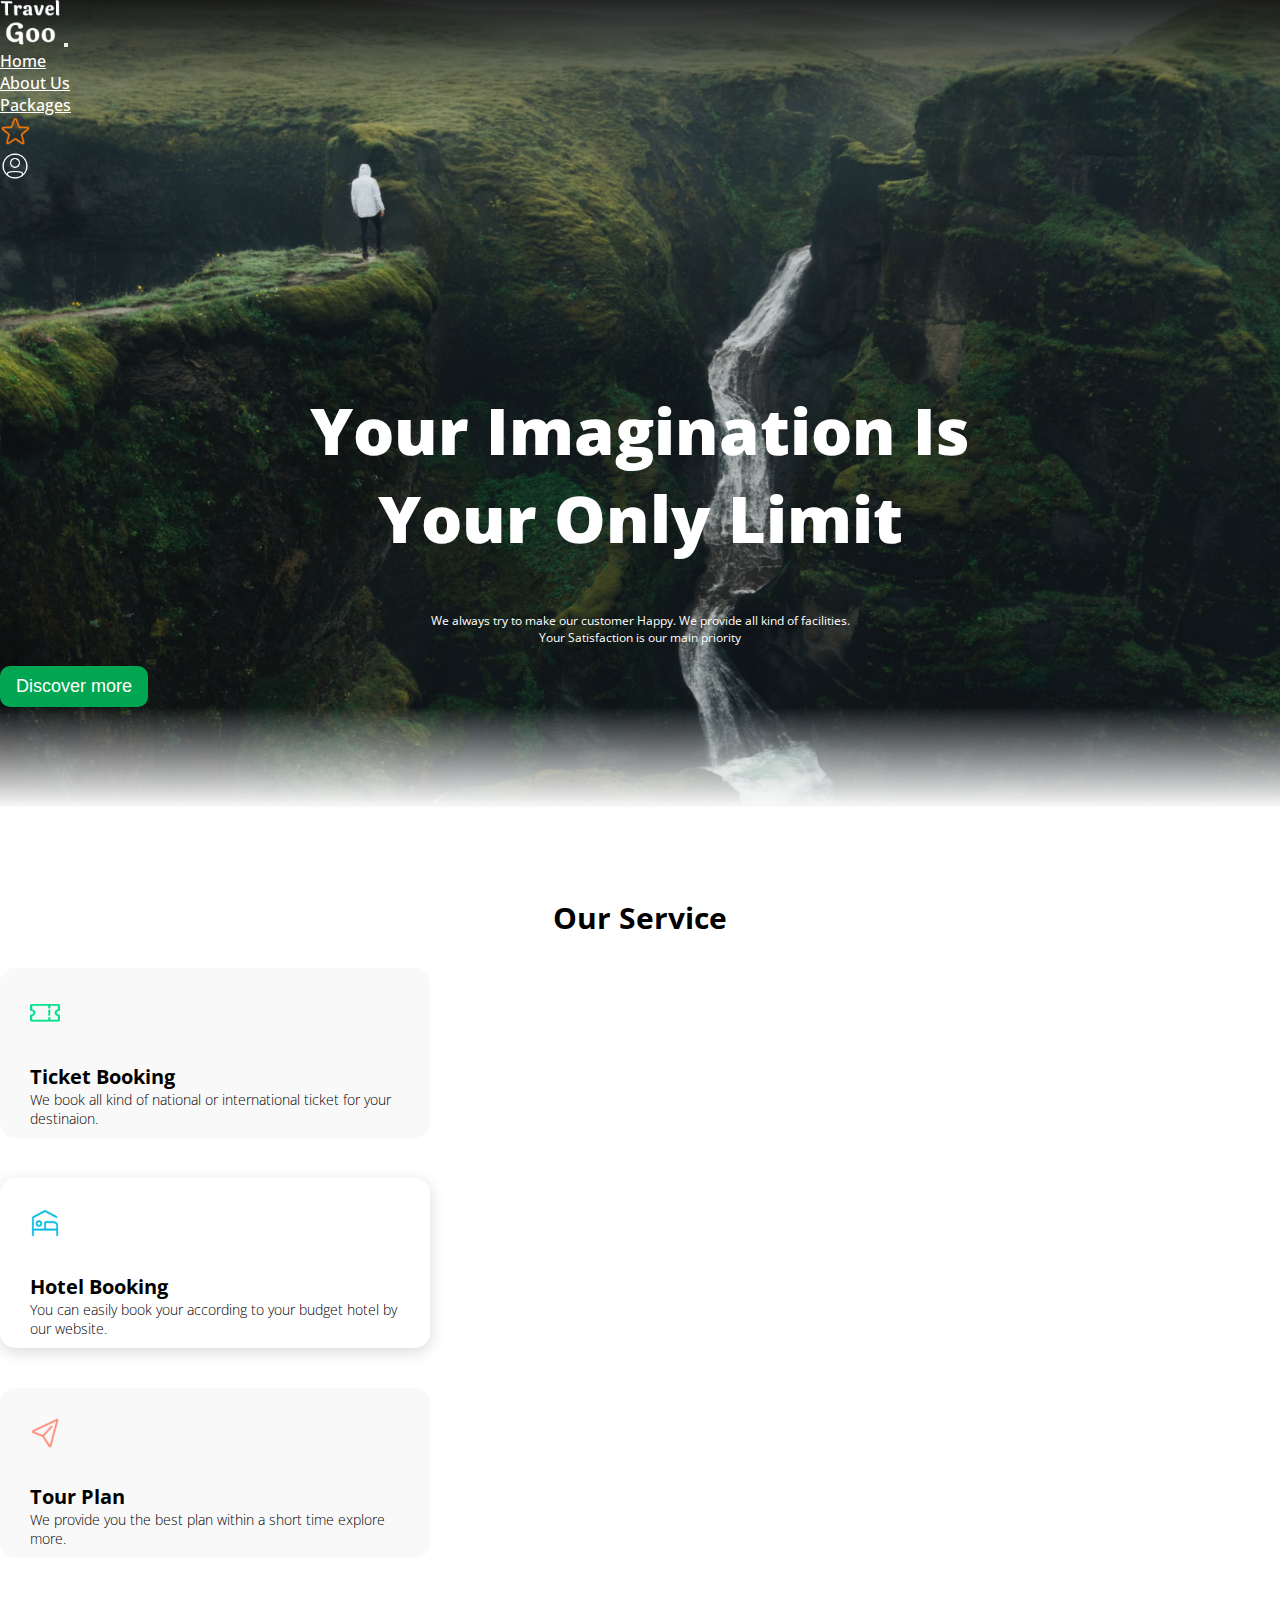
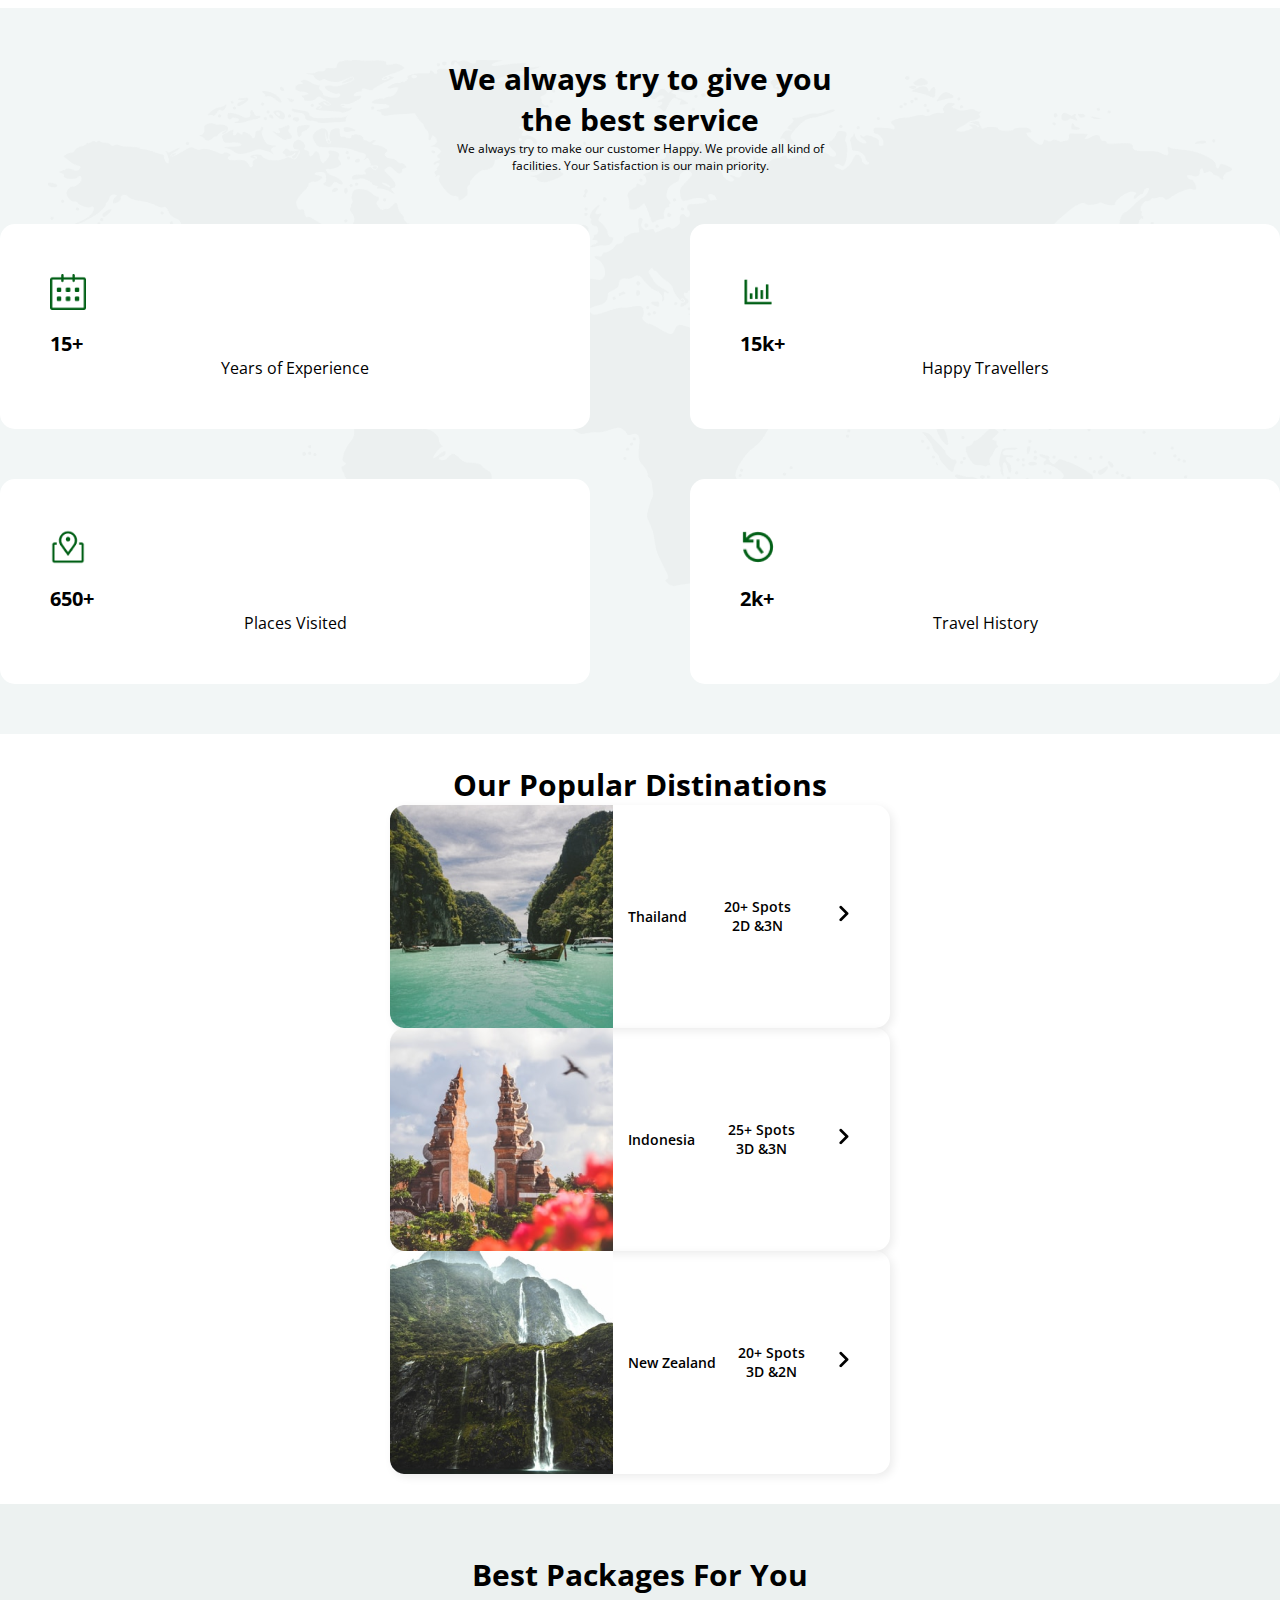
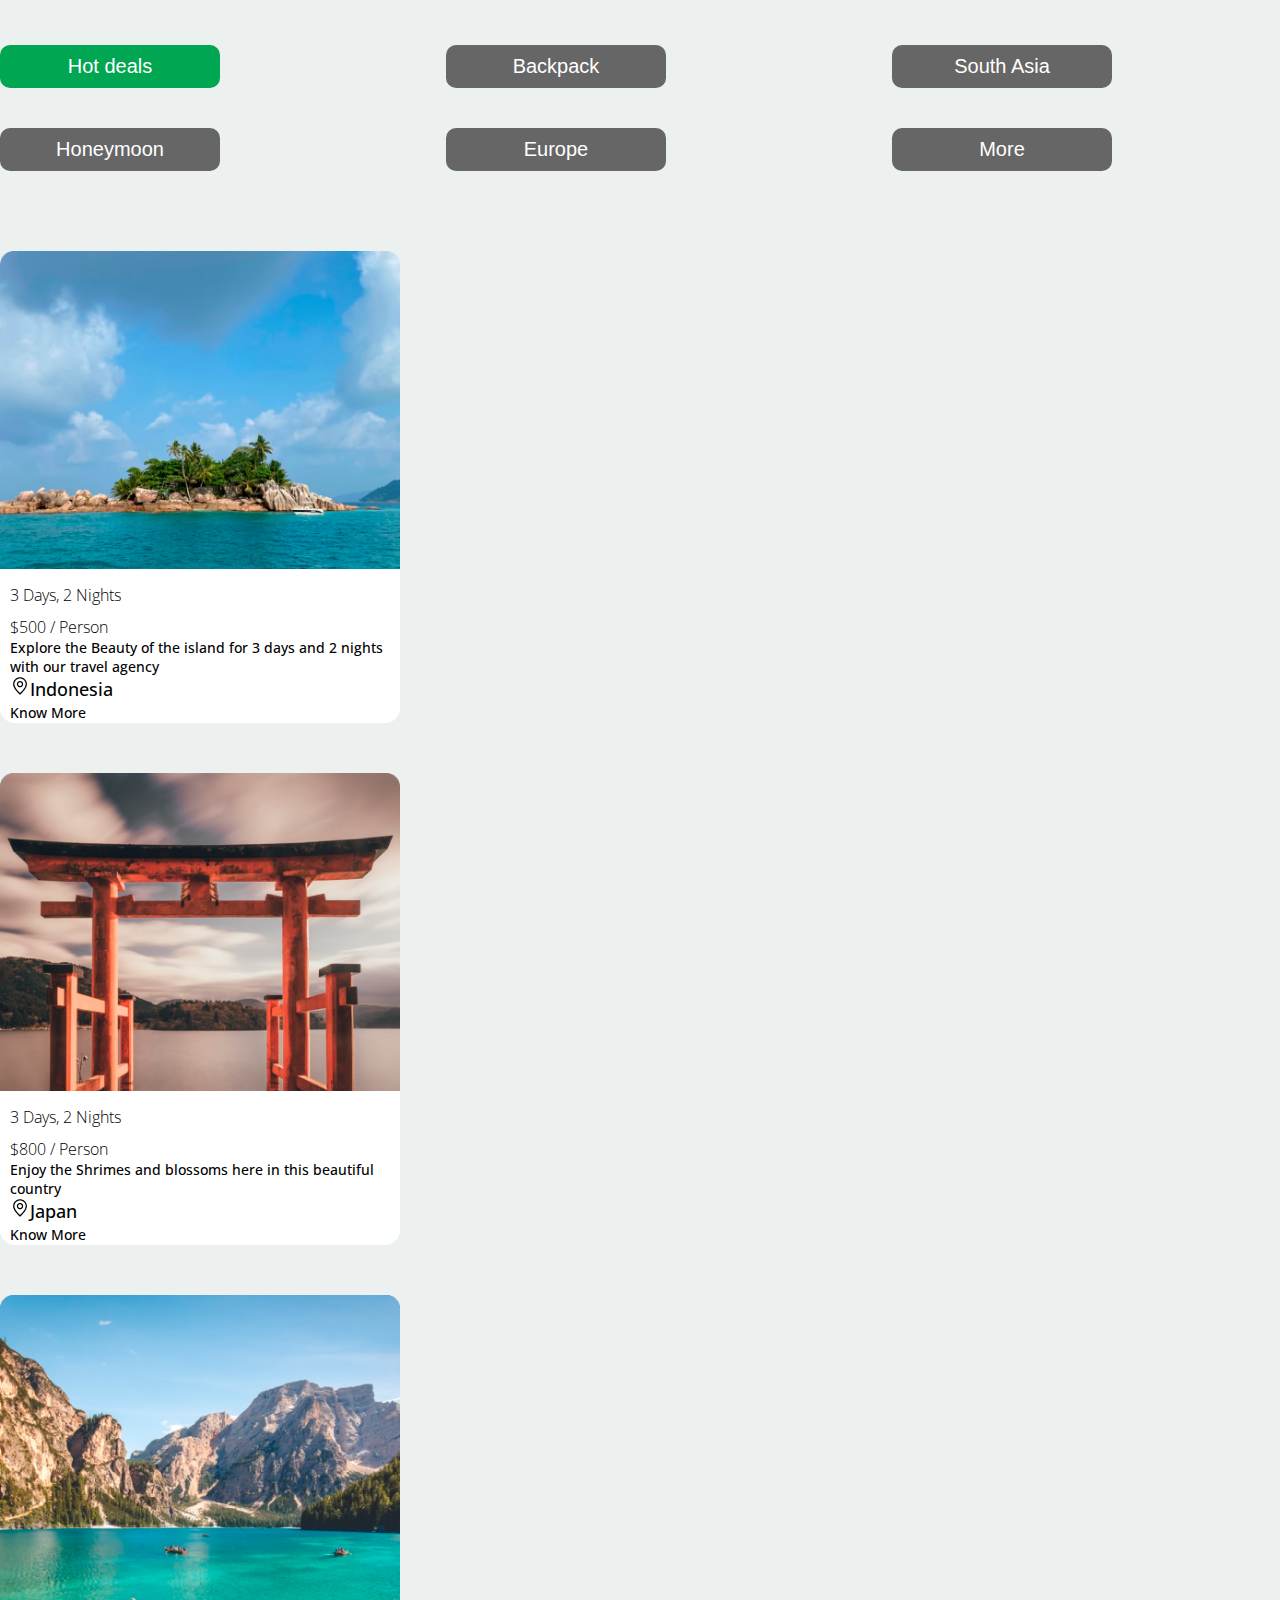
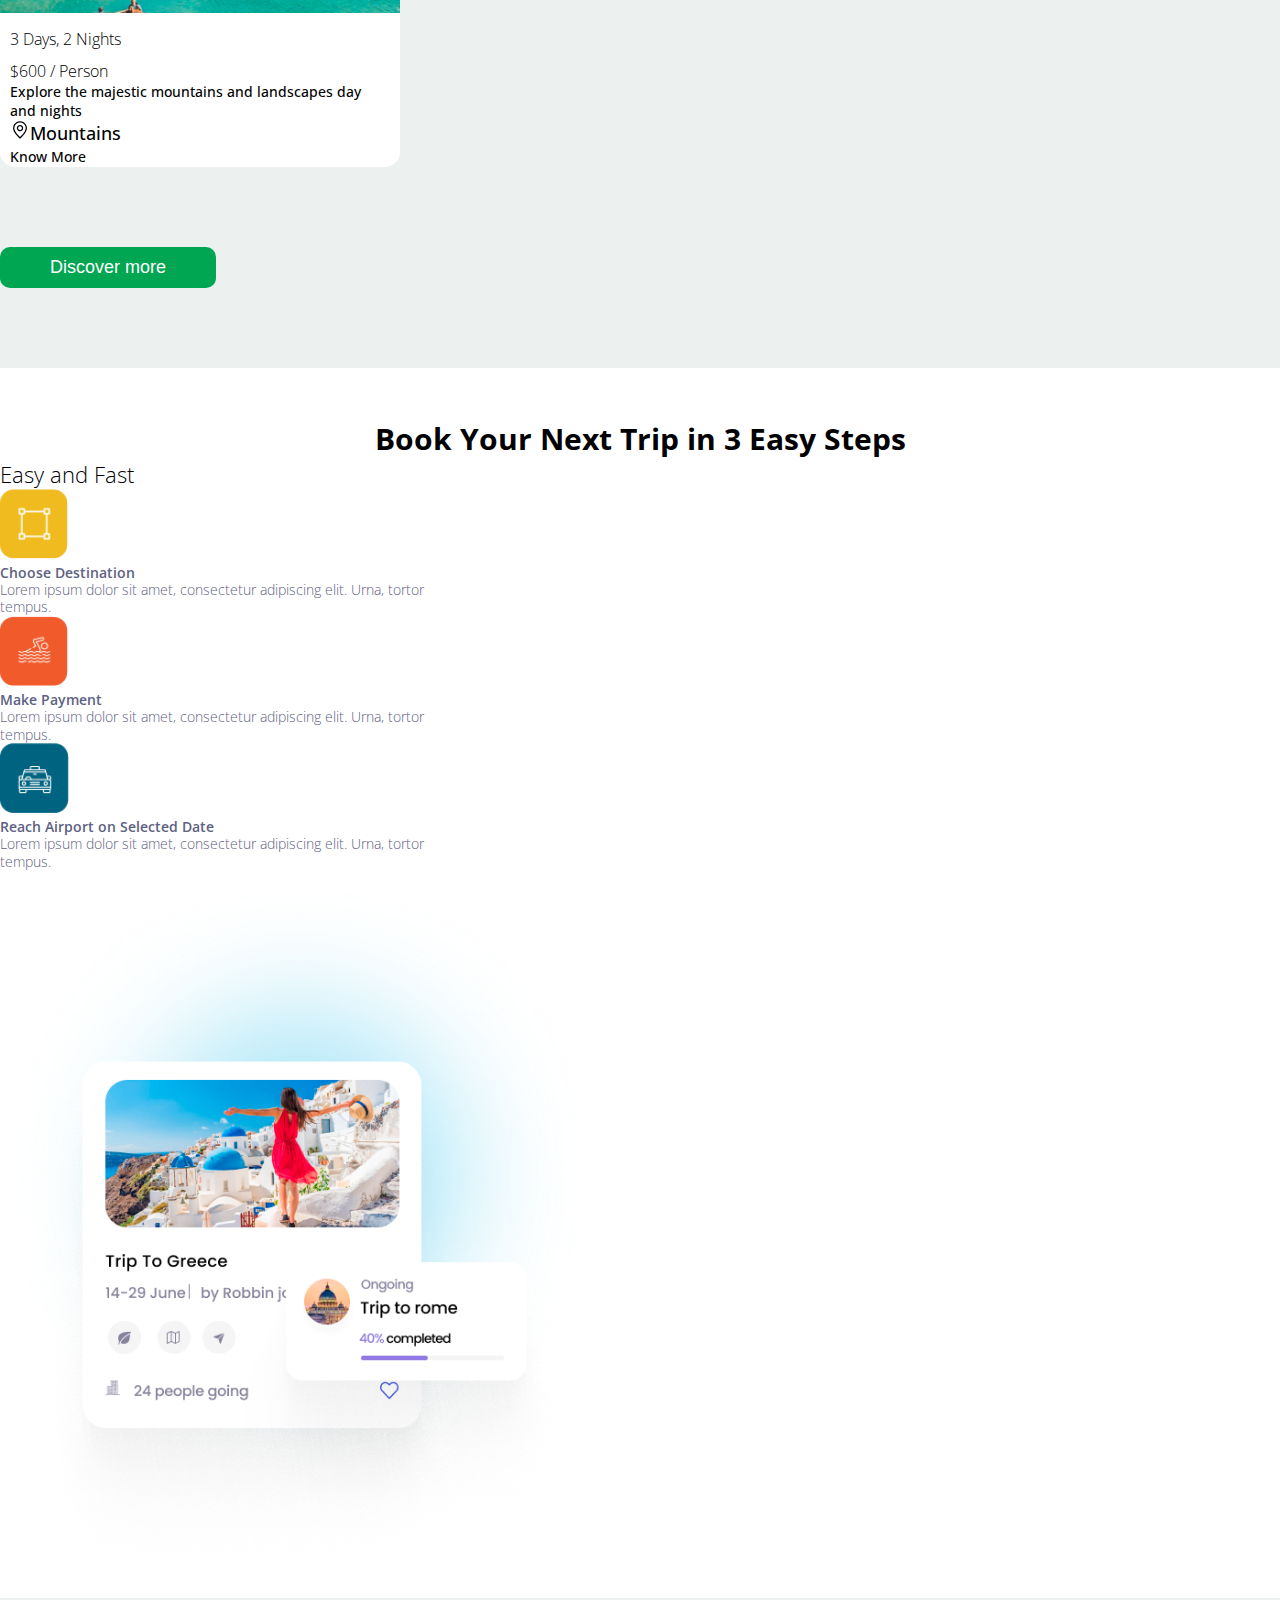
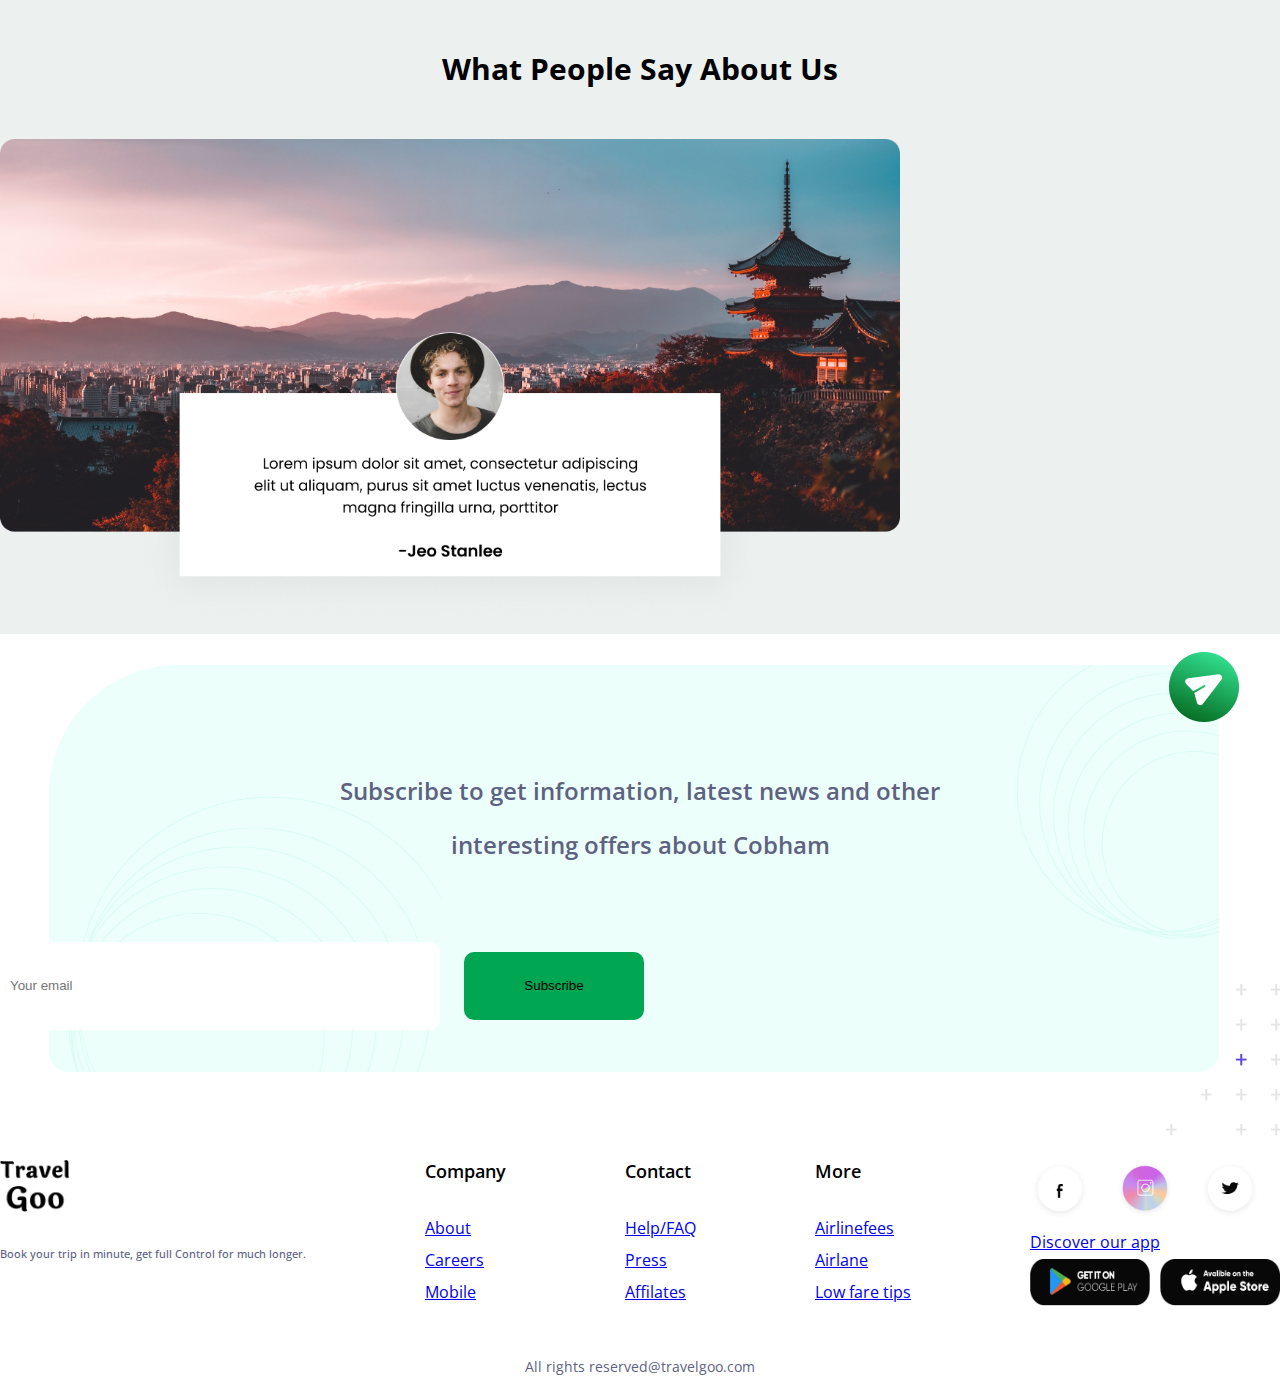
==== commit 30d168ff: "some fixes" ====
--- a/index.html
+++ b/index.html
@@ -292,8 +292,8 @@
             </form>
         </div>
     </main>
-    <div class="container">
-        <footer class="row row-cols-sm-1 row-cols-sm-2 row-cols-md-5 py-5">
+    <div class="container d-flex flex-column align-items-center">
+        <footer class="footer w-100">
             <div class="col mb-3">
                 <a href="#" class="text-decoration-none">
                     <img src="./img/travel-goo-black.png" alt="travel goo" class="travel-goo_footer">
@@ -310,7 +310,6 @@
                     <li class="footer-fragment_text mb-2"><a href="#" class="nav-link p-0 text-muted">Mobile</a></li>
                 </ul>
             </div>
-
             <div class="col mb-3">
                 <h5 class="footer-fragment_title">Contact</h5>
                 <ul class="nav flex-column">
@@ -319,7 +318,6 @@
                     <li class="footer-fragment_text mb-2"><a href="#" class="nav-link p-0 text-muted">Affilates</a></li>
                 </ul>
             </div>
-
             <div class="col mb-3">
                 <h5 class="footer-fragment_title">More</h5>
                 <ul class="nav flex-column">
@@ -355,10 +353,10 @@
                     </li>
                 </ul>
             </div>
-            <div class="d-flex justify-content-center w-100">
-                <p class="copyright">All rights reserved@travelgoo.com</p>
-            </div>
         </footer>
+        <div class="d-flex justify-content-center w-100">
+            <p class="copyright">All rights reserved@travelgoo.com</p>
+        </div>
     </div>
     <script src="https://cdn.jsdelivr.net/npm/bootstrap@5.3.2/dist/js/bootstrap.bundle.min.js"
         integrity="sha384-C6RzsynM9kWDrMNeT87bh95OGNyZPhcTNXj1NW7RuBCsyN/o0jlpcV8Qyq46cDfL" crossorigin="anonymous"
--- a/css/main.css
+++ b/css/main.css
@@ -483,6 +483,8 @@
 }
 
 footer {
+    display: flex;
+    justify-content: space-between;
     margin-bottom: 0;
 }
 
@@ -529,7 +531,7 @@
         display: none;
     }
 
-    .distinations-content{
+    .distinations-content {
         padding-right: 0px;
     }
 
@@ -584,7 +586,7 @@
     .footer-item {
         display: flex;
         flex-direction: column;
-        align-items: center;
+        align-items: left;
     }
 }
 
@@ -593,6 +595,13 @@
         display: flex;
         flex-direction: row;
     }
+
+    .footer {
+        display: grid;
+        grid-template-columns: repeat(3, 1fr);
+        grid-auto-rows: auto;
+        grid-column-gap: auto;
+    }
 }
 
 @media(max-width:650px) {
@@ -600,9 +609,21 @@
         grid-template-columns: repeat(1, 1fr);
         grid-row-gap: 50px;
     }
-    .email-content{
+
+    .email-content {
         margin-top: 30px;
         padding: 30px 0px;
+    }
+
+    .plan-item_width {
+        width: 270px;
+    }
+
+    .footer {
+        display: grid;
+        grid-template-columns: repeat(2, 1fr);
+        grid-auto-rows: auto;
+        grid-column-gap: auto;
     }
 }
 
@@ -672,12 +693,6 @@
     }
 }
 
-@media(max-width:650px) {
-    .plan-item_width {
-        width: 270px;
-    }
-}
-
 @media(max-width:550px) {
     .header-content_title {
         font-size: 35px;
@@ -690,10 +705,10 @@
         grid-row-gap: 30px;
         grid-column-gap: 10px;
     }
-    
-    .packages-button{
+
+    .packages-button {
         width: 130px;
-        padding:5px 5px;
+        padding: 5px 5px;
         font-size: 16px;
     }
 
@@ -729,15 +744,32 @@
         height: 58px;
         font-size: 14px;
     }
+
     .steps-list {
         padding-left: 0px;
     }
-    .email-title{
+
+    .email-title {
         font-size: 14px;
         line-height: 20px;
     }
-    .btn{
+
+    .btn {
         width: 150px;
         height: 48px;
     }
+
+    .copyright {
+        padding-top: 20px;
+    }
+}
+
+@media(max-width:400px){
+    .footer {
+        margin-top: 15px;
+        display: grid;
+        grid-template-columns: repeat(1, 1fr);
+        grid-auto-rows: auto;
+        grid-column-gap: auto;
+    }
 }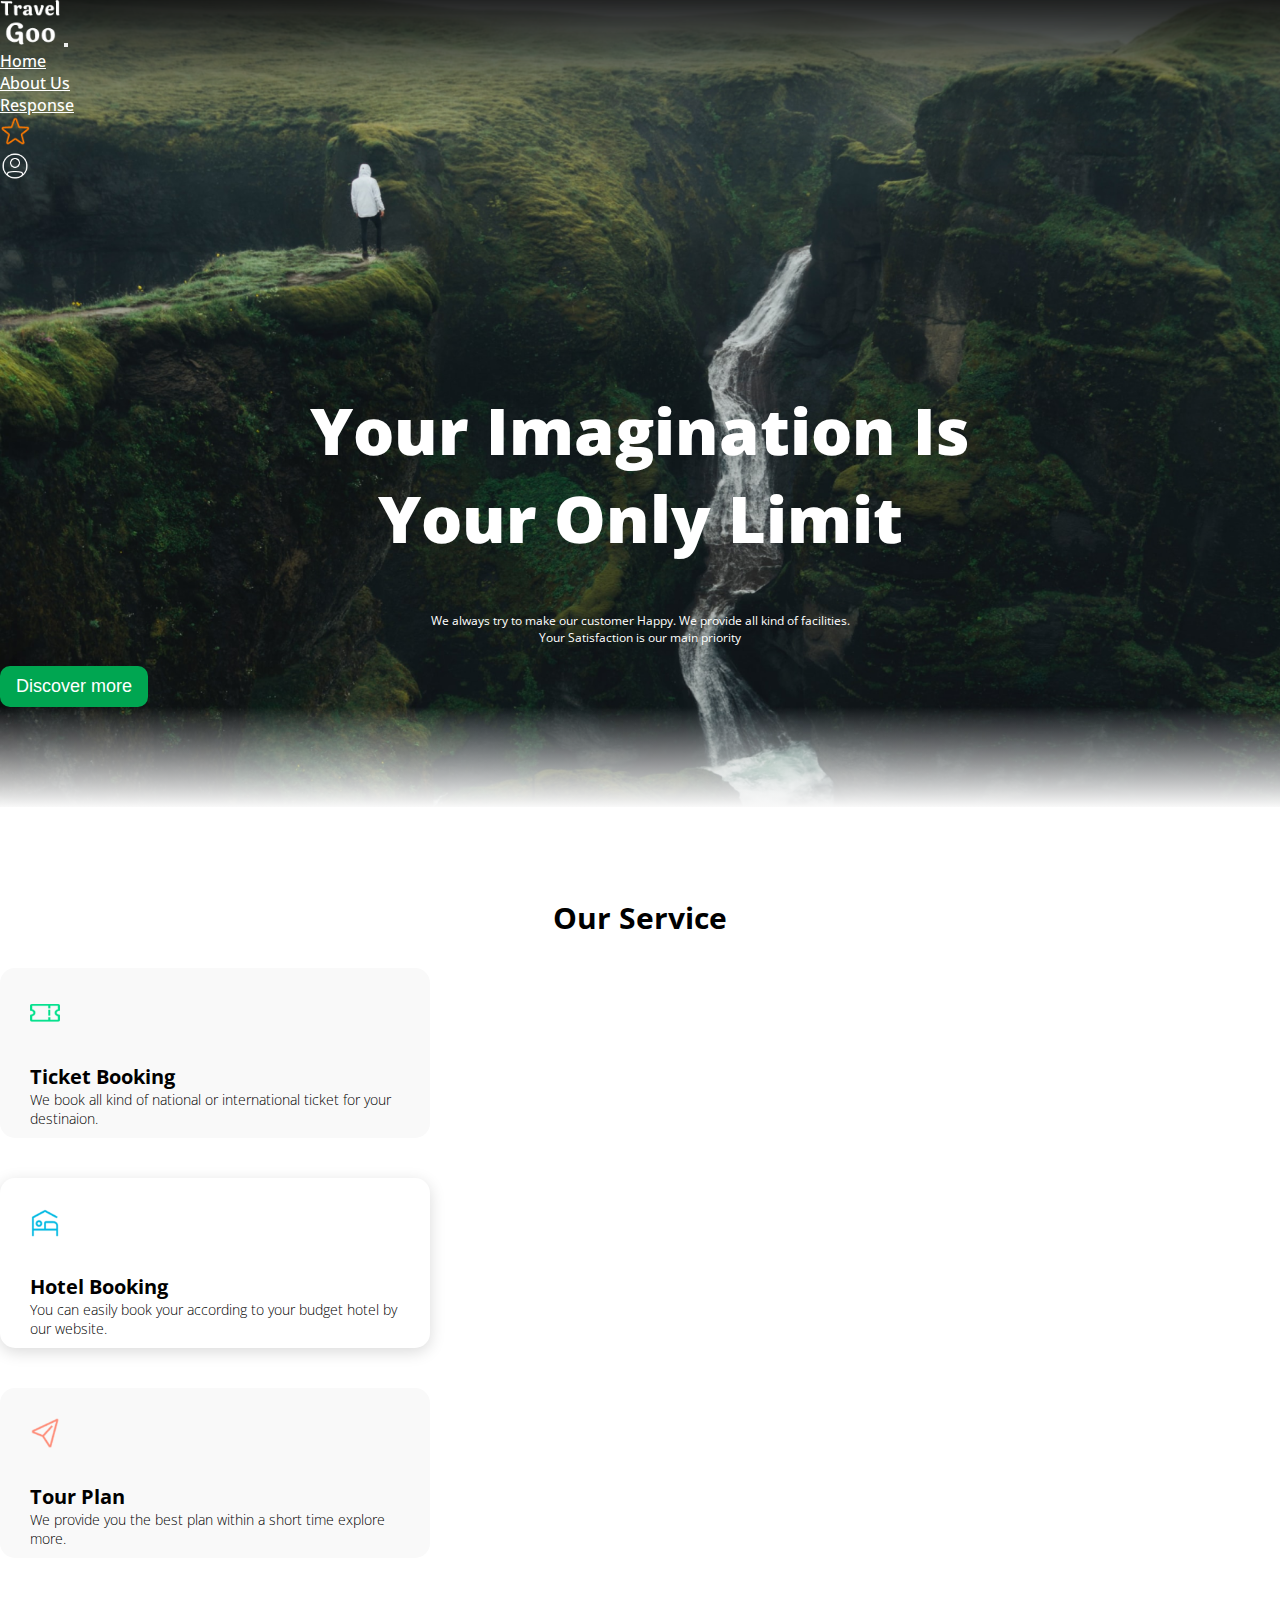
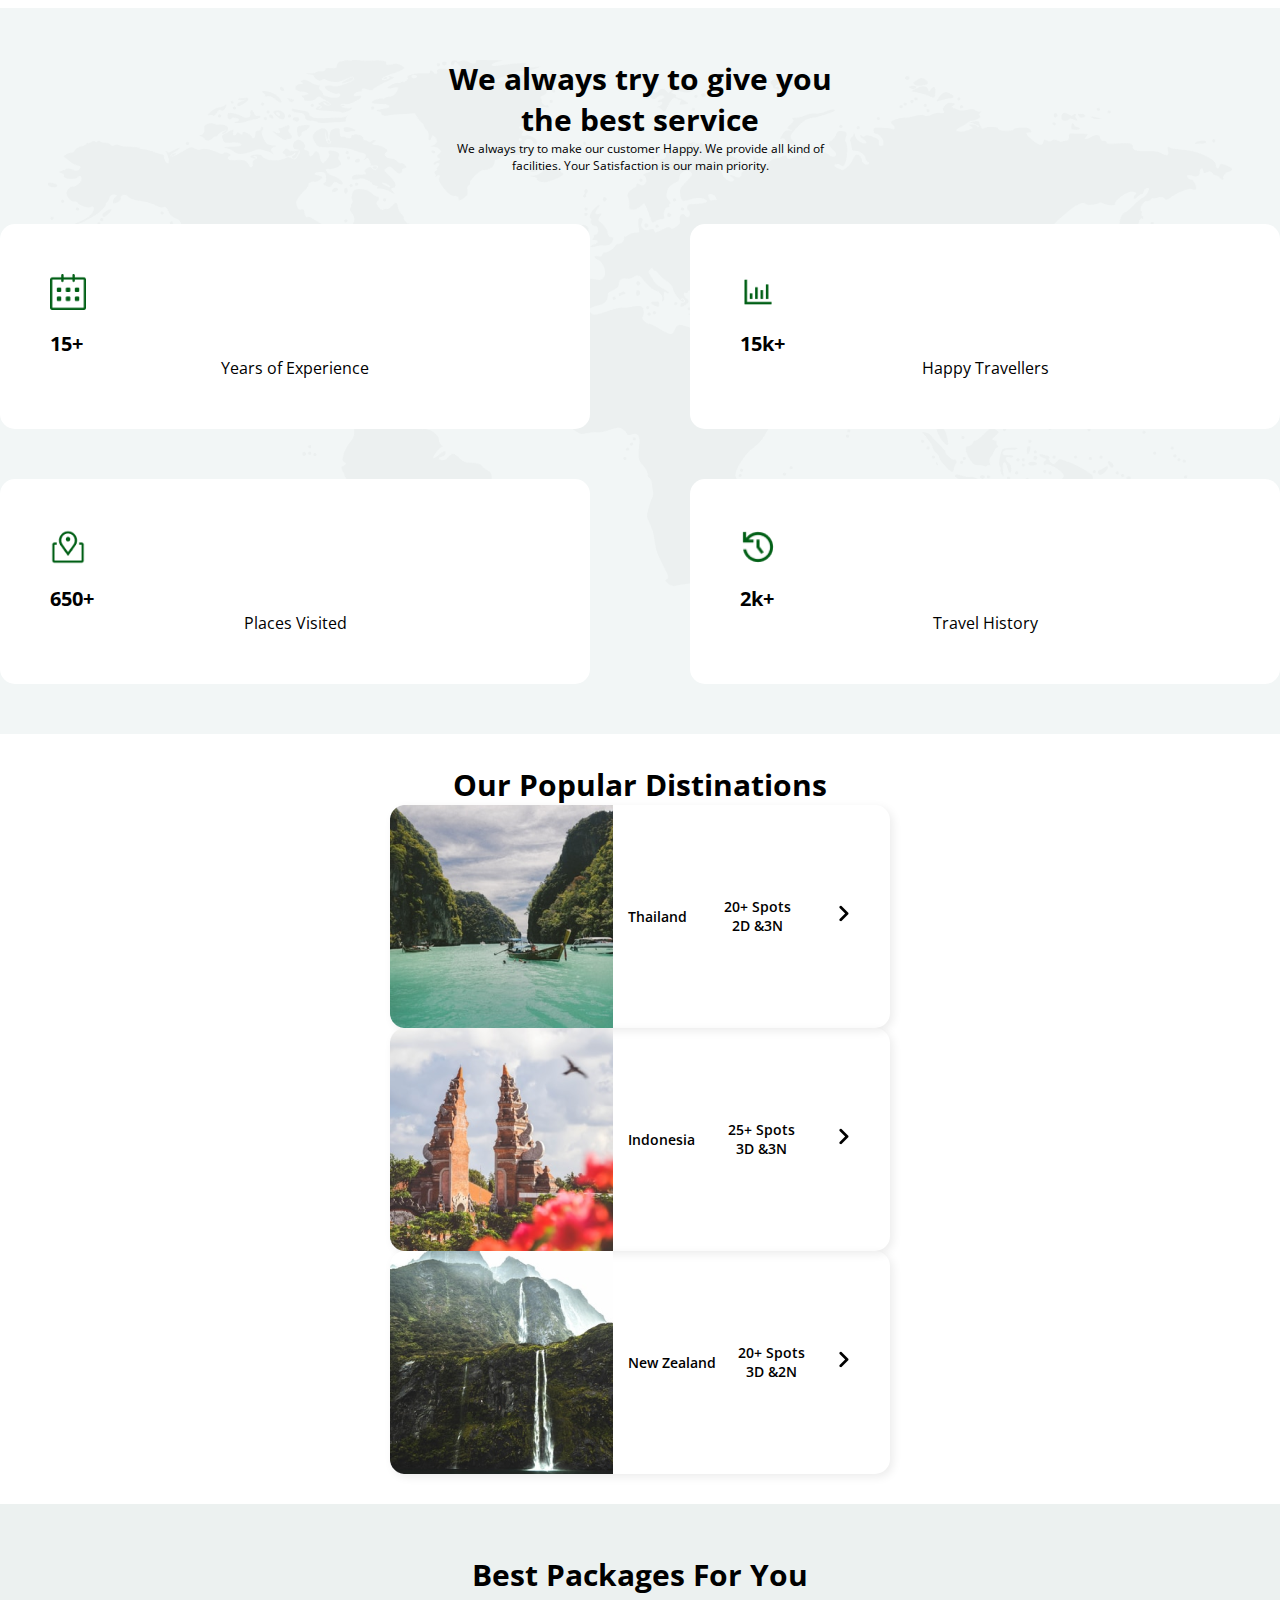
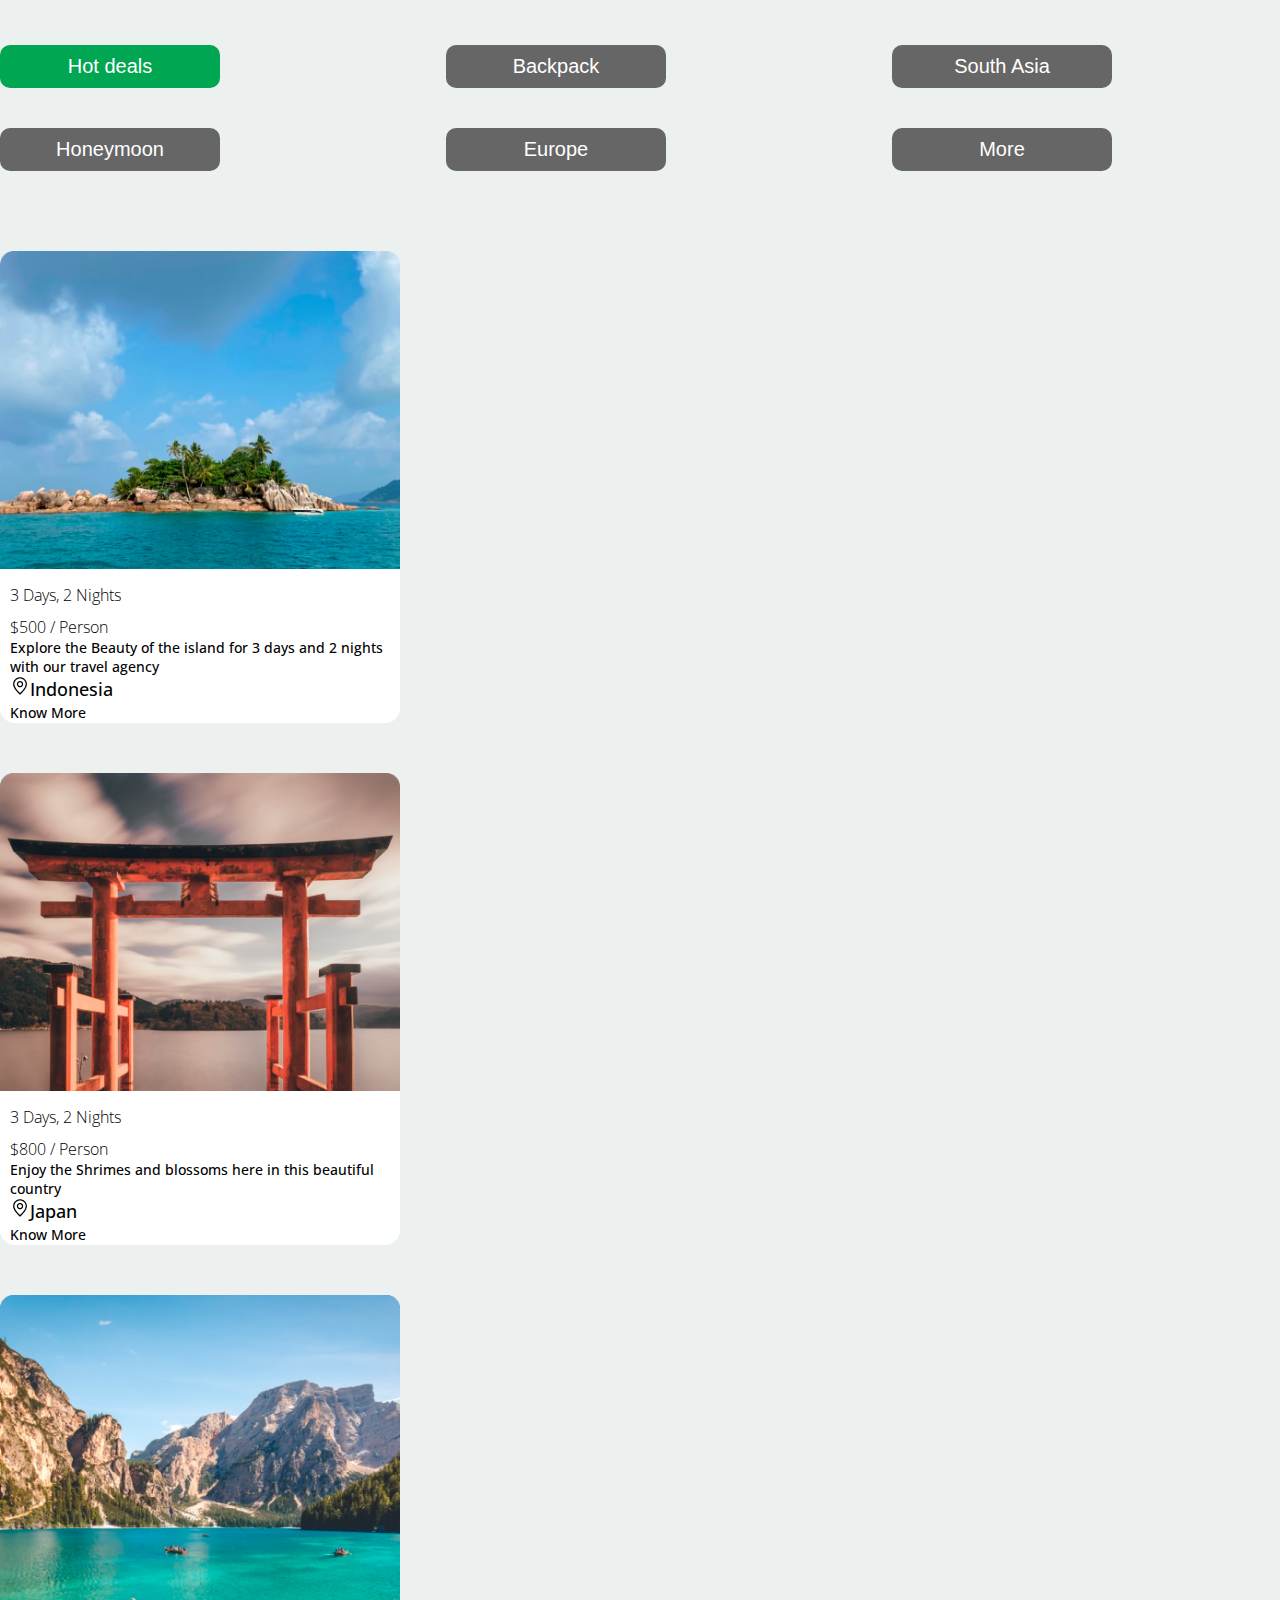
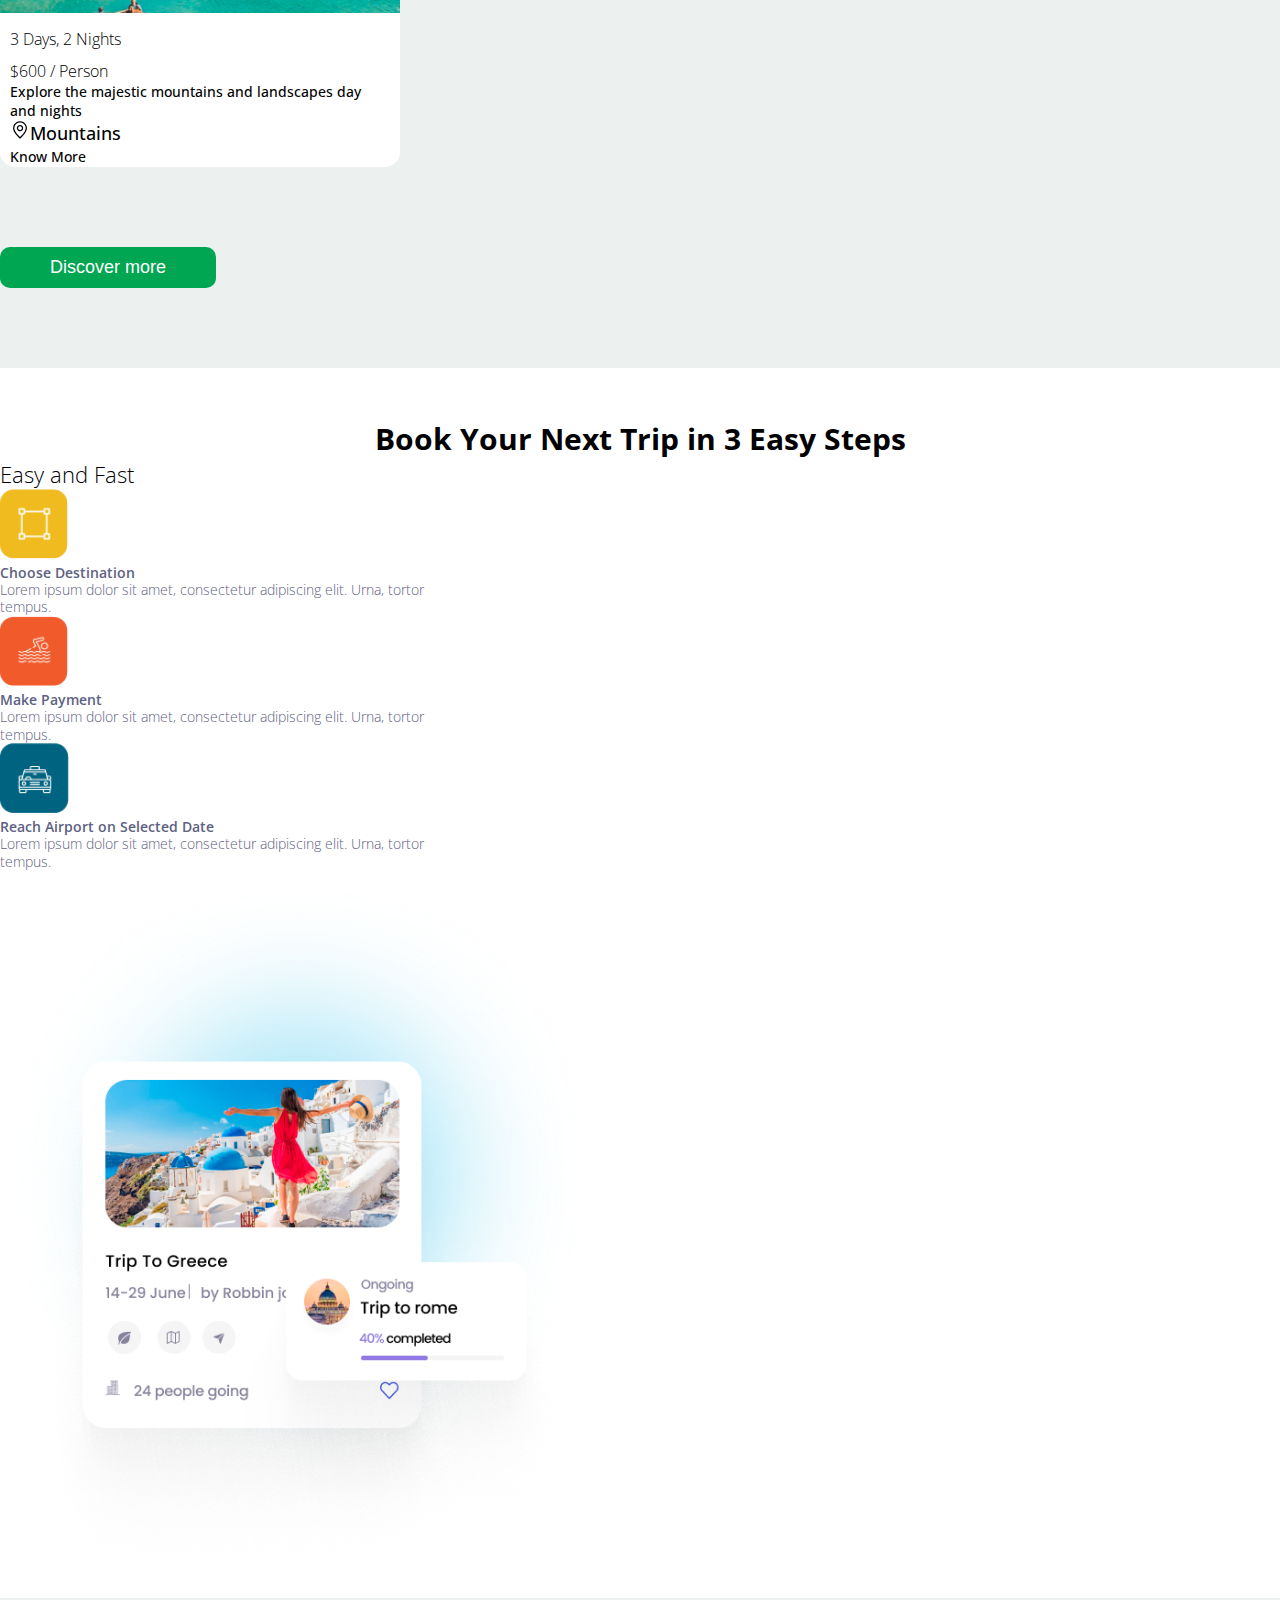
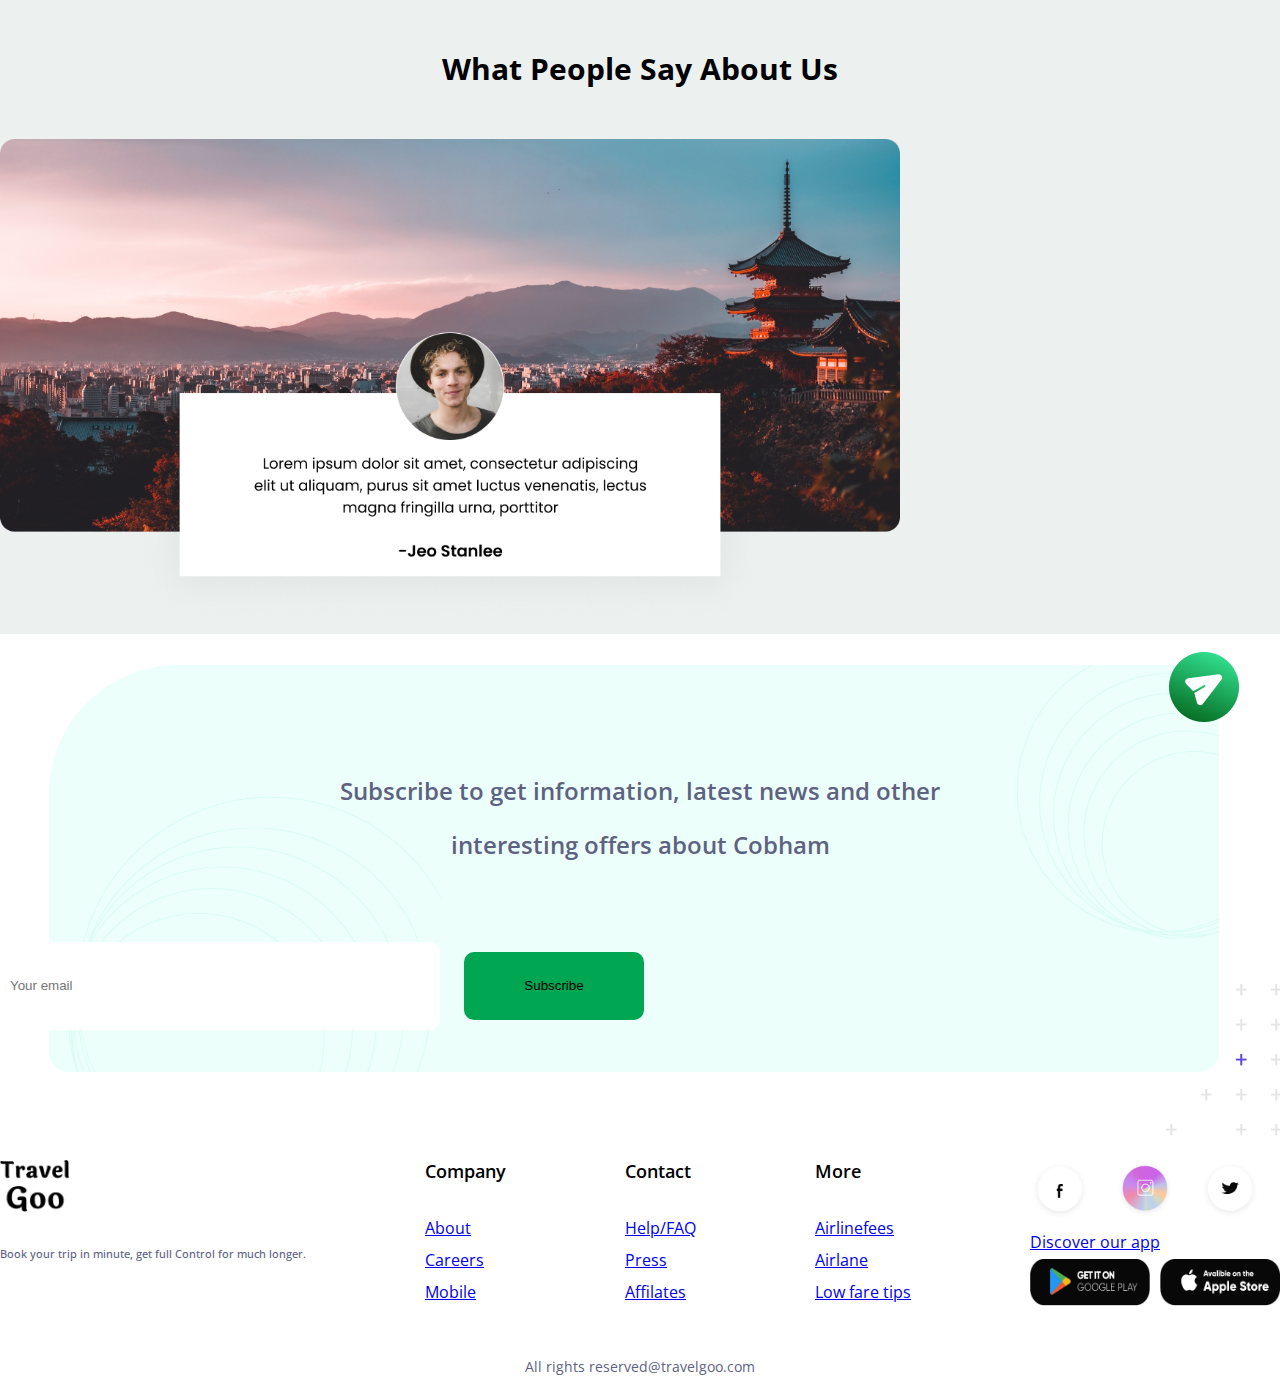
==== commit f82218b7: "response" ====
--- a/index.html
+++ b/index.html
@@ -15,7 +15,7 @@
     <header class="header position-relative">
         <nav class="navbar navbar-expand-lg navbar-light bg-transparent p-3 px-lg-5 shadow-sm">
             <div class="container-fluid d-flex align-items-center">
-                <a class="navbar-brand" href="#"><img src="./img/travel-logo.png" alt="Travel Goo" class="img-fluid"
+                <a class="navbar-brand" href="./index.html"><img src="./img/travel-logo.png" alt="Travel Goo" class="img-fluid"
                         width="60px"></a>
                 <button class="navbar-toggler navbar-dark" type="button" data-bs-toggle="collapse"
                     data-bs-target="#navbarNavDropdown" aria-controls="navbarNavDropdown" aria-expanded="false"
@@ -25,13 +25,13 @@
                 <div class="collapse navbar-collapse" id="navbarNavDropdown">
                     <ul class="navbar-nav ms-auto gap-2">
                         <li class="nav-item">
-                            <a class="nav-link mx-lg-4 active" aria-current="page" href="#">Home</a>
-                        </li>
-                        <li class="nav-item">
-                            <a class="nav-link mx-lg-4" href="#">About Us</a>
-                        </li>
-                        <li class="nav-item">
-                            <a class="nav-link mx-lg-4" href="#">Packages</a>
+                            <a class="nav-link mx-lg-4 active" aria-current="page" href="./index.html">Home</a>
+                        </li>
+                        <li class="nav-item">
+                            <a class="nav-link mx-lg-4" href="#about-us">About Us</a>
+                        </li>
+                        <li class="nav-item">
+                            <a class="nav-link mx-lg-4" href="" id="response-button">Response</a>
                         </li>
                     </ul>
                     <ul class="navbar-nav ms-auto flex-row gap-2">
@@ -40,7 +40,7 @@
                                     class="img-fluid" width="30px"></a>
                         </li>
                         <li class="nav-item">
-                            <a class="nav-link" href="#"><img src="./img/icons/user-icon.png" alt="user"
+                            <a class="nav-link" href="./user.html"><img src="./img/icons/user-icon.png" alt="user"
                                     class="img-fluid" width="30px"></a>
                         </li>
                     </ul>
@@ -276,7 +276,7 @@
                 </div>
             </div>
         </div>
-        <div class="about-us container-fluid px-lg-5">
+        <div id="about-us" class="about-us container-fluid px-lg-5">
             <p class="merits-title padding-title">What People Say About Us</p>
             <div class="about-us-content d-flex justify-content-center">
                 <img src="./img/response.png" alt="response" class="about-us-response">
@@ -292,7 +292,7 @@
             </form>
         </div>
     </main>
-    <div class="container d-flex flex-column align-items-center">
+    <div class="container mt-auto d-flex flex-column align-items-center">
         <footer class="footer w-100">
             <div class="col mb-3">
                 <a href="#" class="text-decoration-none">
--- a/css/main.css
+++ b/css/main.css
@@ -15,6 +15,10 @@
     font-style: normal;
     font-family: 'Open Sans', sans-serif;
     -webkit-overflow-scrolling: touch;
+
+    display: flex;
+    flex-direction: column;
+    min-height: 100vh;
 }
 
 li {
@@ -26,13 +30,19 @@
 .nav-item,
 .nav-item a,
 .navbar-nav .nav-item a.active,
-.navbar-nav .nav-item a:hover {
+.navbar-nav .nav-item a:hover,
+.navbar-nav .nav-item a::after,
+.navbar-nav .nav-item a::before {
     color: white;
     font-size: 16px;
     font-style: normal;
     font-weight: 500;
     line-height: normal;
     transition: transform 0.1s ease-in;
+}
+
+.default-page-color {
+    background-color: #171717;
 }
 
 /* Header */
@@ -764,7 +774,7 @@
     }
 }
 
-@media(max-width:400px){
+@media(max-width:400px) {
     .footer {
         margin-top: 15px;
         display: grid;
